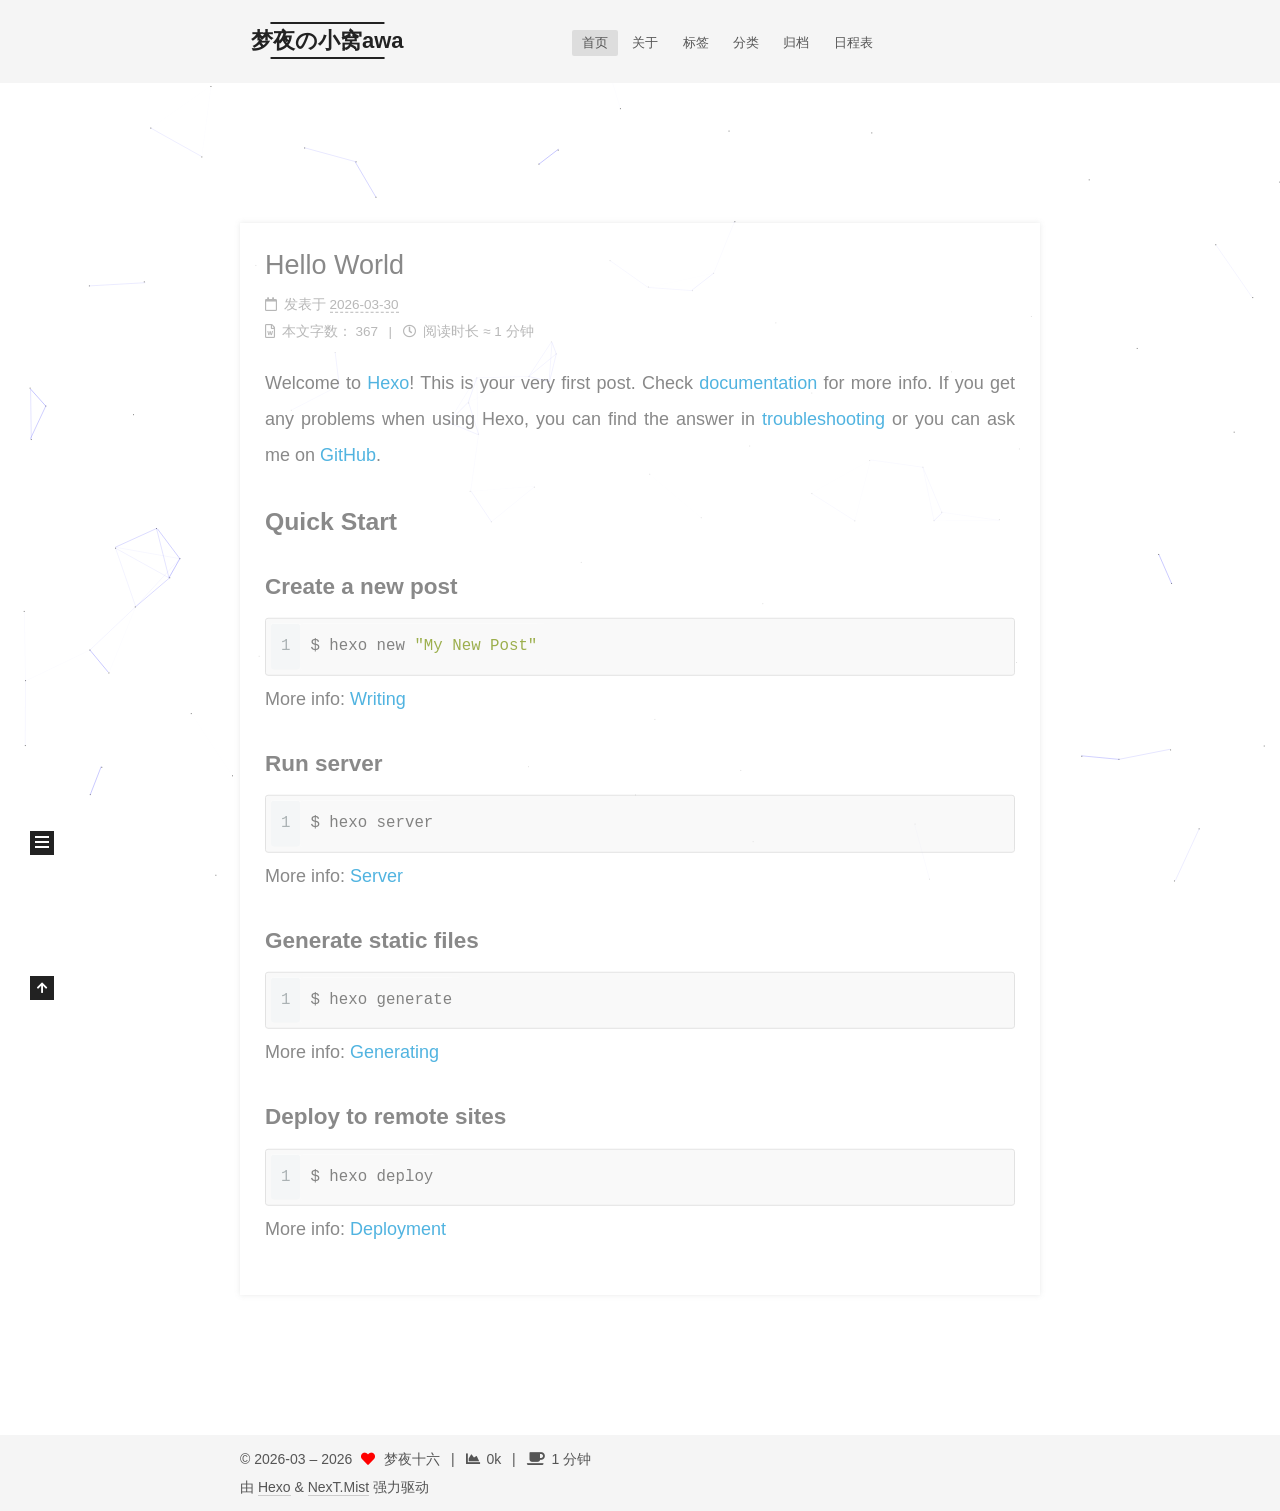
==== index.html @ 86dd1607 "Site updated: 2026-03-30 18:35:23" ====
<!DOCTYPE html>
<html lang="zh-CN">
<head>
  <meta charset="UTF-8">
<meta name="viewport" content="width=device-width, initial-scale=1, maximum-scale=2">
<meta name="theme-color" content="#222">
<meta name="generator" content="Hexo 8.1.1">
  <link rel="apple-touch-icon" sizes="180x180" href="/images/apple-touch-icon-next.png">
  <link rel="icon" type="image/png" sizes="32x32" href="/images/favicon-32x32-next.png">
  <link rel="icon" type="image/png" sizes="16x16" href="/images/favicon-16x16-next.png">
  <link rel="mask-icon" href="/images/logo.svg" color="#222">

<link rel="stylesheet" href="/css/main.css">


<link rel="stylesheet" href="/lib/font-awesome/css/all.min.css">
  <link rel="stylesheet" href="/lib/pace/pace-theme-mac-osx.min.css">
  <script src="/lib/pace/pace.min.js"></script>

<script id="hexo-configurations">
    var NexT = window.NexT || {};
    var CONFIG = {"hostname":"example.com","root":"/","scheme":"Mist","version":"7.8.0","exturl":false,"sidebar":{"position":"left","display":"post","padding":18,"offset":12,"onmobile":false},"copycode":{"enable":false,"show_result":false,"style":null},"back2top":{"enable":true,"sidebar":false,"scrollpercent":false},"bookmark":{"enable":false,"color":"#222","save":"auto"},"fancybox":false,"mediumzoom":false,"lazyload":false,"pangu":false,"comments":{"style":"tabs","active":null,"storage":true,"lazyload":false,"nav":null},"algolia":{"hits":{"per_page":10},"labels":{"input_placeholder":"Search for Posts","hits_empty":"We didn't find any results for the search: ${query}","hits_stats":"${hits} results found in ${time} ms"}},"localsearch":{"enable":false,"trigger":"auto","top_n_per_article":1,"unescape":false,"preload":false},"motion":{"enable":true,"async":false,"transition":{"post_block":"fadeIn","post_header":"slideDownIn","post_body":"slideDownIn","coll_header":"slideLeftIn","sidebar":"slideUpIn"}}};
  </script>

  <meta name="description" content="我所热爱的 就是我的生活">
<meta property="og:type" content="website">
<meta property="og:title" content="梦夜の小窝awa">
<meta property="og:url" content="http://example.com/index.html">
<meta property="og:site_name" content="梦夜の小窝awa">
<meta property="og:description" content="我所热爱的 就是我的生活">
<meta property="og:locale" content="zh_CN">
<meta property="article:author" content="梦夜十六">
<meta name="twitter:card" content="summary">

<link rel="canonical" href="http://example.com/">


<script id="page-configurations">
  // https://hexo.io/docs/variables.html
  CONFIG.page = {
    sidebar: "",
    isHome : true,
    isPost : false,
    lang   : 'zh-CN'
  };
</script>

  <title>梦夜の小窝awa</title>
  






  <noscript>
  <style>
  .use-motion .brand,
  .use-motion .menu-item,
  .sidebar-inner,
  .use-motion .post-block,
  .use-motion .pagination,
  .use-motion .comments,
  .use-motion .post-header,
  .use-motion .post-body,
  .use-motion .collection-header { opacity: initial; }

  .use-motion .site-title,
  .use-motion .site-subtitle {
    opacity: initial;
    top: initial;
  }

  .use-motion .logo-line-before i { left: initial; }
  .use-motion .logo-line-after i { right: initial; }
  </style>
</noscript>

</head>

<body itemscope itemtype="http://schema.org/WebPage">
  <div class="container use-motion">
    <div class="headband"></div>

    <header class="header" itemscope itemtype="http://schema.org/WPHeader">
      <div class="header-inner"><div class="site-brand-container">
  <div class="site-nav-toggle">
    <div class="toggle" aria-label="切换导航栏">
      <span class="toggle-line toggle-line-first"></span>
      <span class="toggle-line toggle-line-middle"></span>
      <span class="toggle-line toggle-line-last"></span>
    </div>
  </div>

  <div class="site-meta">

    <a href="/" class="brand" rel="start">
      <span class="logo-line-before"><i></i></span>
      <h1 class="site-title">梦夜の小窝awa</h1>
      <span class="logo-line-after"><i></i></span>
    </a>
  </div>

  <div class="site-nav-right">
    <div class="toggle popup-trigger">
    </div>
  </div>
</div>




<nav class="site-nav">
  <ul id="menu" class="main-menu menu">
        <li class="menu-item menu-item-home">

    <a href="/" rel="section"><i class="home fa-fw"></i>首页</a>

  </li>
        <li class="menu-item menu-item-about">

    <a href="/about/" rel="section"><i class="user fa-fw"></i>关于</a>

  </li>
        <li class="menu-item menu-item-tags">

    <a href="/tags/" rel="section"><i class="tags fa-fw"></i>标签</a>

  </li>
        <li class="menu-item menu-item-categories">

    <a href="/categories/" rel="section"><i class="th fa-fw"></i>分类</a>

  </li>
        <li class="menu-item menu-item-archives">

    <a href="/archives/" rel="section"><i class="archive fa-fw"></i>归档</a>

  </li>
        <li class="menu-item menu-item-schedule">

    <a href="/schedule/" rel="section"><i class="calendar fa-fw"></i>日程表</a>

  </li>
  </ul>
</nav>




</div>
    </header>

    
  <div class="back-to-top">
    <i class="fa fa-arrow-up"></i>
    <span>0%</span>
  </div>


    <main class="main">
      <div class="main-inner">
        <div class="content-wrap">
          

          <div class="content index posts-expand">
            
      
  
  
  <article itemscope itemtype="http://schema.org/Article" class="post-block" lang="zh-CN">
    <link itemprop="mainEntityOfPage" href="http://example.com/2026/03/30/hello-world/">

    <span hidden itemprop="author" itemscope itemtype="http://schema.org/Person">
      <meta itemprop="image" content="/images/avatar.png">
      <meta itemprop="name" content="梦夜十六">
      <meta itemprop="description" content="我所热爱的 就是我的生活">
    </span>

    <span hidden itemprop="publisher" itemscope itemtype="http://schema.org/Organization">
      <meta itemprop="name" content="梦夜の小窝awa">
    </span>
      <header class="post-header">
        <h2 class="post-title" itemprop="name headline">
          
            <a href="/2026/03/30/hello-world/" class="post-title-link" itemprop="url">Hello World</a>
        </h2>

        <div class="post-meta">
            <span class="post-meta-item">
              <span class="post-meta-item-icon">
                <i class="far fa-calendar"></i>
              </span>
              <span class="post-meta-item-text">发表于</span>

              <time title="创建时间：2026-03-30 14:57:58" itemprop="dateCreated datePublished" datetime="2026-03-30T14:57:58+08:00">2026-03-30</time>
            </span>

          <br>
            <span class="post-meta-item" title="本文字数">
              <span class="post-meta-item-icon">
                <i class="far fa-file-word"></i>
              </span>
                <span class="post-meta-item-text">本文字数：</span>
              <span>367</span>
            </span>
            <span class="post-meta-item" title="阅读时长">
              <span class="post-meta-item-icon">
                <i class="far fa-clock"></i>
              </span>
                <span class="post-meta-item-text">阅读时长 &asymp;</span>
              <span>1 分钟</span>
            </span>

        </div>
      </header>

    
    
    
    <div class="post-body" itemprop="articleBody">

      
          <p>Welcome to <a target="_blank" rel="noopener" href="https://hexo.io/">Hexo</a>! This is your very first post. Check <a target="_blank" rel="noopener" href="https://hexo.io/docs/">documentation</a> for more info. If you get any problems when using Hexo, you can find the answer in <a target="_blank" rel="noopener" href="https://hexo.io/docs/troubleshooting.html">troubleshooting</a> or you can ask me on <a target="_blank" rel="noopener" href="https://github.com/hexojs/hexo/issues">GitHub</a>.</p>
<h2 id="Quick-Start"><a href="#Quick-Start" class="headerlink" title="Quick Start"></a>Quick Start</h2><h3 id="Create-a-new-post"><a href="#Create-a-new-post" class="headerlink" title="Create a new post"></a>Create a new post</h3><figure class="highlight bash"><table><tr><td class="gutter"><pre><span class="line">1</span><br></pre></td><td class="code"><pre><span class="line">$ hexo new <span class="string">&quot;My New Post&quot;</span></span><br></pre></td></tr></table></figure>

<p>More info: <a target="_blank" rel="noopener" href="https://hexo.io/docs/writing.html">Writing</a></p>
<h3 id="Run-server"><a href="#Run-server" class="headerlink" title="Run server"></a>Run server</h3><figure class="highlight bash"><table><tr><td class="gutter"><pre><span class="line">1</span><br></pre></td><td class="code"><pre><span class="line">$ hexo server</span><br></pre></td></tr></table></figure>

<p>More info: <a target="_blank" rel="noopener" href="https://hexo.io/docs/server.html">Server</a></p>
<h3 id="Generate-static-files"><a href="#Generate-static-files" class="headerlink" title="Generate static files"></a>Generate static files</h3><figure class="highlight bash"><table><tr><td class="gutter"><pre><span class="line">1</span><br></pre></td><td class="code"><pre><span class="line">$ hexo generate</span><br></pre></td></tr></table></figure>

<p>More info: <a target="_blank" rel="noopener" href="https://hexo.io/docs/generating.html">Generating</a></p>
<h3 id="Deploy-to-remote-sites"><a href="#Deploy-to-remote-sites" class="headerlink" title="Deploy to remote sites"></a>Deploy to remote sites</h3><figure class="highlight bash"><table><tr><td class="gutter"><pre><span class="line">1</span><br></pre></td><td class="code"><pre><span class="line">$ hexo deploy</span><br></pre></td></tr></table></figure>

<p>More info: <a target="_blank" rel="noopener" href="https://hexo.io/docs/one-command-deployment.html">Deployment</a></p>

      
    </div>

    
    
    
      <footer class="post-footer">
        <div class="post-eof"></div>
      </footer>
  </article>
  
  
  


  



          </div>
          

<script>
  window.addEventListener('tabs:register', () => {
    let { activeClass } = CONFIG.comments;
    if (CONFIG.comments.storage) {
      activeClass = localStorage.getItem('comments_active') || activeClass;
    }
    if (activeClass) {
      let activeTab = document.querySelector(`a[href="#comment-${activeClass}"]`);
      if (activeTab) {
        activeTab.click();
      }
    }
  });
  if (CONFIG.comments.storage) {
    window.addEventListener('tabs:click', event => {
      if (!event.target.matches('.tabs-comment .tab-content .tab-pane')) return;
      let commentClass = event.target.classList[1];
      localStorage.setItem('comments_active', commentClass);
    });
  }
</script>

        </div>
          
  
  <div class="toggle sidebar-toggle">
    <span class="toggle-line toggle-line-first"></span>
    <span class="toggle-line toggle-line-middle"></span>
    <span class="toggle-line toggle-line-last"></span>
  </div>

  <aside class="sidebar">
    <div class="sidebar-inner">

      <ul class="sidebar-nav motion-element">
        <li class="sidebar-nav-toc">
          文章目录
        </li>
        <li class="sidebar-nav-overview">
          站点概览
        </li>
      </ul>

      <!--noindex-->
      <div class="post-toc-wrap sidebar-panel">
      </div>
      <!--/noindex-->

      <div class="site-overview-wrap sidebar-panel">
        <div class="site-author motion-element" itemprop="author" itemscope itemtype="http://schema.org/Person">
    <img class="site-author-image" itemprop="image" alt="梦夜十六"
      src="/images/avatar.png">
  <p class="site-author-name" itemprop="name">梦夜十六</p>
  <div class="site-description" itemprop="description">我所热爱的 就是我的生活</div>
</div>
<div class="site-state-wrap motion-element">
  <nav class="site-state">
      <div class="site-state-item site-state-posts">
          <a href="/archives/">
        
          <span class="site-state-item-count">1</span>
          <span class="site-state-item-name">日志</span>
        </a>
      </div>
  </nav>
</div>
  <div class="links-of-author motion-element">
      <span class="links-of-author-item">
        <a href="https://github.com/sixtdreanight" title="GitHub → https:&#x2F;&#x2F;github.com&#x2F;sixtdreanight" rel="noopener" target="_blank"><i class="github fa-fw"></i>GitHub</a>
      </span>
      <span class="links-of-author-item">
        <a href="https://twitter.com/sixtdreanight" title="Twitter → https:&#x2F;&#x2F;twitter.com&#x2F;sixtdreanight" rel="noopener" target="_blank"><i class="fab fa-twitter fa-fw"></i>Twitter</a>
      </span>
      <span class="links-of-author-item">
        <a href="https://youtube.com/sixtdreamnight" title="YouTube → https:&#x2F;&#x2F;youtube.com&#x2F;sixtdreamnight" rel="noopener" target="_blank"><i class="youtube fa-fw"></i>YouTube</a>
      </span>
  </div>



      </div>

    </div>
  </aside>
  <div id="sidebar-dimmer"></div>


      </div>
    </main>

    <footer class="footer">
      <div class="footer-inner">
        

        

<div class="copyright">
  
  &copy; 2026-03 – 
  <span itemprop="copyrightYear">2026</span>
  <span class="with-love">
    <i class="fa fa-heart"></i>
  </span>
  <span class="author" itemprop="copyrightHolder">梦夜十六</span>
    <span class="post-meta-divider">|</span>
    <span class="post-meta-item-icon">
      <i class="fa fa-chart-area"></i>
    </span>
    <span title="站点总字数">0k</span>
    <span class="post-meta-divider">|</span>
    <span class="post-meta-item-icon">
      <i class="fa fa-coffee"></i>
    </span>
    <span title="站点阅读时长">1 分钟</span>
</div>
  <div class="powered-by">由 <a href="https://hexo.io/" class="theme-link" rel="noopener" target="_blank">Hexo</a> & <a href="https://mist.theme-next.org/" class="theme-link" rel="noopener" target="_blank">NexT.Mist</a> 强力驱动
  </div>

        








      </div>
    </footer>
  </div>

  
  
  <script color='0,0,255' opacity='0.5' zIndex='-1' count='99' src="/lib/canvas-nest/canvas-nest.min.js"></script>
  <script src="/lib/anime.min.js"></script>
  <script src="/lib/velocity/velocity.min.js"></script>
  <script src="/lib/velocity/velocity.ui.min.js"></script>

<script src="/js/utils.js"></script>

<script src="/js/motion.js"></script>


<script src="/js/schemes/muse.js"></script>


<script src="/js/next-boot.js"></script>


  <script defer src="/lib/three/three.min.js"></script>


  















  

  

  

</body>
</html>
---- css/main.css ----
:root {
  --body-bg-color: #fff;
  --content-bg-color: #f5f5f5;
  --card-bg-color: #f5f5f5;
  --text-color: #555;
  --blockquote-color: #666;
  --link-color: #555;
  --link-hover-color: #222;
  --brand-color: #222;
  --brand-hover-color: #222;
  --table-row-odd-bg-color: #f9f9f9;
  --table-row-hover-bg-color: #f5f5f5;
  --menu-item-bg-color: #ddd;
  --btn-default-bg: transparent;
  --btn-default-color: var(--link-color);
  --btn-default-border-color: var(--link-color);
  --btn-default-hover-bg: transparent;
  --btn-default-hover-color: var(--link-hover-color);
  --btn-default-hover-border-color: var(--link-hover-color);
}
html {
  line-height: 1.15; /* 1 */
  -webkit-text-size-adjust: 100%; /* 2 */
}
body {
  margin: 0;
}
main {
  display: block;
}
h1 {
  font-size: 2em;
  margin: 0.67em 0;
}
hr {
  box-sizing: content-box; /* 1 */
  height: 0; /* 1 */
  overflow: visible; /* 2 */
}
pre {
  font-family: monospace, monospace; /* 1 */
  font-size: 1em; /* 2 */
}
a {
  background: transparent;
}
abbr[title] {
  border-bottom: none; /* 1 */
  text-decoration: underline; /* 2 */
  text-decoration: underline dotted; /* 2 */
}
b,
strong {
  font-weight: bolder;
}
code,
kbd,
samp {
  font-family: monospace, monospace; /* 1 */
  font-size: 1em; /* 2 */
}
small {
  font-size: 80%;
}
sub,
sup {
  font-size: 75%;
  line-height: 0;
  position: relative;
  vertical-align: baseline;
}
sub {
  bottom: -0.25em;
}
sup {
  top: -0.5em;
}
img {
  border-style: none;
}
button,
input,
optgroup,
select,
textarea {
  font-family: inherit; /* 1 */
  font-size: 100%; /* 1 */
  line-height: 1.15; /* 1 */
  margin: 0; /* 2 */
}
button,
input {
/* 1 */
  overflow: visible;
}
button,
select {
/* 1 */
  text-transform: none;
}
button,
[type='button'],
[type='reset'],
[type='submit'] {
  -webkit-appearance: button;
}
button::-moz-focus-inner,
[type='button']::-moz-focus-inner,
[type='reset']::-moz-focus-inner,
[type='submit']::-moz-focus-inner {
  border-style: none;
  padding: 0;
}
button:-moz-focusring,
[type='button']:-moz-focusring,
[type='reset']:-moz-focusring,
[type='submit']:-moz-focusring {
  outline: 1px dotted ButtonText;
}
fieldset {
  padding: 0.35em 0.75em 0.625em;
}
legend {
  box-sizing: border-box; /* 1 */
  color: inherit; /* 2 */
  display: table; /* 1 */
  max-width: 100%; /* 1 */
  padding: 0; /* 3 */
  white-space: normal; /* 1 */
}
progress {
  vertical-align: baseline;
}
textarea {
  overflow: auto;
}
[type='checkbox'],
[type='radio'] {
  box-sizing: border-box; /* 1 */
  padding: 0; /* 2 */
}
[type='number']::-webkit-inner-spin-button,
[type='number']::-webkit-outer-spin-button {
  height: auto;
}
[type='search'] {
  outline-offset: -2px; /* 2 */
  -webkit-appearance: textfield; /* 1 */
}
[type='search']::-webkit-search-decoration {
  -webkit-appearance: none;
}
::-webkit-file-upload-button {
  font: inherit; /* 2 */
  -webkit-appearance: button; /* 1 */
}
details {
  display: block;
}
summary {
  display: list-item;
}
template {
  display: none;
}
[hidden] {
  display: none;
}
::selection {
  background: #262a30;
  color: #eee;
}
html,
body {
  height: 100%;
}
body {
  background: var(--body-bg-color);
  color: var(--text-color);
  font-family: 'Lato', "PingFang SC", "Microsoft YaHei", sans-serif;
  font-size: 1em;
  line-height: 2;
}
@media (max-width: 991px) {
  body {
    padding-left: 0 !important;
    padding-right: 0 !important;
  }
}
h1,
h2,
h3,
h4,
h5,
h6 {
  font-family: 'Lato', "PingFang SC", "Microsoft YaHei", sans-serif;
  font-weight: bold;
  line-height: 1.5;
  margin: 20px 0 15px;
}
h1 {
  font-size: 1.5em;
}
h2 {
  font-size: 1.375em;
}
h3 {
  font-size: 1.25em;
}
h4 {
  font-size: 1.125em;
}
h5 {
  font-size: 1em;
}
h6 {
  font-size: 0.875em;
}
p {
  margin: 0 0 20px 0;
}
a,
span.exturl {
  border-bottom: 1px solid #ccc;
  color: var(--link-color);
  outline: 0;
  text-decoration: none;
  overflow-wrap: break-word;
  word-wrap: break-word;
  cursor: pointer;
}
a:hover,
span.exturl:hover {
  border-bottom-color: var(--link-hover-color);
  color: var(--link-hover-color);
}
iframe,
img,
video {
  display: block;
  margin-left: auto;
  margin-right: auto;
  max-width: 100%;
}
hr {
  background-image: repeating-linear-gradient(-45deg, #ddd, #ddd 4px, transparent 4px, transparent 8px);
  border: 0;
  height: 3px;
  margin: 40px 0;
}
blockquote {
  border-left: 4px solid #ddd;
  color: var(--blockquote-color);
  margin: 0;
  padding: 0 15px;
}
blockquote cite::before {
  content: '-';
  padding: 0 5px;
}
dt {
  font-weight: bold;
}
dd {
  margin: 0;
  padding: 0;
}
kbd {
  background-color: #f5f5f5;
  background-image: linear-gradient(#eee, #fff, #eee);
  border: 1px solid #ccc;
  border-radius: 0.2em;
  box-shadow: 0.1em 0.1em 0.2em rgba(0,0,0,0.1);
  color: #555;
  font-family: inherit;
  padding: 0.1em 0.3em;
  white-space: nowrap;
}
.table-container {
  overflow: auto;
}
table {
  border-collapse: collapse;
  border-spacing: 0;
  font-size: 0.875em;
  margin: 0 0 20px 0;
  width: 100%;
}
tbody tr:nth-of-type(odd) {
  background: var(--table-row-odd-bg-color);
}
tbody tr:hover {
  background: var(--table-row-hover-bg-color);
}
caption,
th,
td {
  font-weight: normal;
  padding: 8px;
  vertical-align: middle;
}
th,
td {
  border: 1px solid #ddd;
  border-bottom: 3px solid #ddd;
}
th {
  font-weight: 700;
  padding-bottom: 10px;
}
td {
  border-bottom-width: 1px;
}
.btn {
  background: var(--btn-default-bg);
  border: 2px solid var(--btn-default-border-color);
  border-radius: 0;
  color: var(--btn-default-color);
  display: inline-block;
  font-size: 0.875em;
  line-height: 2;
  padding: 0 20px;
  text-decoration: none;
  transition-property: background-color;
  transition-delay: 0s;
  transition-duration: 0.2s;
  transition-timing-function: ease-in-out;
}
.btn:hover {
  background: var(--btn-default-hover-bg);
  border-color: var(--btn-default-hover-border-color);
  color: var(--btn-default-hover-color);
}
.btn + .btn {
  margin: 0 0 8px 8px;
}
.btn .fa-fw {
  text-align: left;
  width: 1.285714285714286em;
}
.toggle {
  line-height: 0;
}
.toggle .toggle-line {
  background: #fff;
  display: inline-block;
  height: 2px;
  left: 0;
  position: relative;
  top: 0;
  transition: all 0.4s;
  vertical-align: top;
  width: 100%;
}
.toggle .toggle-line:not(:first-child) {
  margin-top: 3px;
}
.toggle.toggle-arrow .toggle-line-first {
  left: 50%;
  top: 2px;
  transform: rotate(45deg);
  width: 50%;
}
.toggle.toggle-arrow .toggle-line-middle {
  left: 2px;
  width: 90%;
}
.toggle.toggle-arrow .toggle-line-last {
  left: 50%;
  top: -2px;
  transform: rotate(-45deg);
  width: 50%;
}
.toggle.toggle-close .toggle-line-first {
  transform: rotate(-45deg);
  top: 5px;
}
.toggle.toggle-close .toggle-line-middle {
  opacity: 0;
}
.toggle.toggle-close .toggle-line-last {
  transform: rotate(45deg);
  top: -5px;
}
.highlight,
pre {
  background: #f7f7f7;
  color: #4d4d4c;
  line-height: 1.6;
  margin: 0 auto 20px;
}
pre,
code {
  font-family: consolas, Menlo, monospace, "PingFang SC", "Microsoft YaHei";
}
code {
  background: #eee;
  border-radius: 3px;
  color: #555;
  padding: 2px 4px;
  overflow-wrap: break-word;
  word-wrap: break-word;
}
.highlight *::selection {
  background: #d6d6d6;
}
.highlight pre {
  border: 0;
  margin: 0;
  padding: 10px 0;
}
.highlight table {
  border: 0;
  margin: 0;
  width: auto;
}
.highlight td {
  border: 0;
  padding: 0;
}
.highlight figcaption {
  background: #eff2f3;
  color: #4d4d4c;
  display: flex;
  font-size: 0.875em;
  justify-content: space-between;
  line-height: 1.2;
  padding: 0.5em;
}
.highlight figcaption a {
  color: #4d4d4c;
}
.highlight figcaption a:hover {
  border-bottom-color: #4d4d4c;
}
.highlight .gutter {
  -moz-user-select: none;
  -ms-user-select: none;
  -webkit-user-select: none;
  user-select: none;
}
.highlight .gutter pre {
  background: #eff2f3;
  color: #869194;
  padding-left: 10px;
  padding-right: 10px;
  text-align: right;
}
.highlight .code pre {
  background: #f7f7f7;
  padding-left: 10px;
  width: 100%;
}
.gist table {
  width: auto;
}
.gist table td {
  border: 0;
}
pre {
  overflow: auto;
  padding: 10px;
}
pre code {
  background: none;
  color: #4d4d4c;
  font-size: 0.875em;
  padding: 0;
  text-shadow: none;
}
pre .deletion {
  background: #fdd;
}
pre .addition {
  background: #dfd;
}
pre .meta {
  color: #eab700;
  -moz-user-select: none;
  -ms-user-select: none;
  -webkit-user-select: none;
  user-select: none;
}
pre .comment {
  color: #8e908c;
}
pre .variable,
pre .attribute,
pre .tag,
pre .name,
pre .regexp,
pre .ruby .constant,
pre .xml .tag .title,
pre .xml .pi,
pre .xml .doctype,
pre .html .doctype,
pre .css .id,
pre .css .class,
pre .css .pseudo {
  color: #c82829;
}
pre .number,
pre .preprocessor,
pre .built_in,
pre .builtin-name,
pre .literal,
pre .params,
pre .constant,
pre .command {
  color: #f5871f;
}
pre .ruby .class .title,
pre .css .rules .attribute,
pre .string,
pre .symbol,
pre .value,
pre .inheritance,
pre .header,
pre .ruby .symbol,
pre .xml .cdata,
pre .special,
pre .formula {
  color: #718c00;
}
pre .title,
pre .css .hexcolor {
  color: #3e999f;
}
pre .function,
pre .python .decorator,
pre .python .title,
pre .ruby .function .title,
pre .ruby .title .keyword,
pre .perl .sub,
pre .javascript .title,
pre .coffeescript .title {
  color: #4271ae;
}
pre .keyword,
pre .javascript .function {
  color: #8959a8;
}
.blockquote-center {
  border-left: none;
  margin: 40px 0;
  padding: 0;
  position: relative;
  text-align: center;
}
.blockquote-center .fa {
  display: block;
  opacity: 0.6;
  position: absolute;
  width: 100%;
}
.blockquote-center .fa-quote-left {
  border-top: 1px solid #ccc;
  text-align: left;
  top: -20px;
}
.blockquote-center .fa-quote-right {
  border-bottom: 1px solid #ccc;
  text-align: right;
  bottom: -20px;
}
.blockquote-center p,
.blockquote-center div {
  text-align: center;
}
.post-body .group-picture img {
  margin: 0 auto;
  padding: 0 3px;
}
.group-picture-row {
  margin-bottom: 6px;
  overflow: hidden;
}
.group-picture-column {
  float: left;
  margin-bottom: 10px;
}
.post-body .label {
  color: #555;
  display: inline;
  padding: 0 2px;
}
.post-body .label.default {
  background: #f0f0f0;
}
.post-body .label.primary {
  background: #efe6f7;
}
.post-body .label.info {
  background: #e5f2f8;
}
.post-body .label.success {
  background: #e7f4e9;
}
.post-body .label.warning {
  background: #fcf6e1;
}
.post-body .label.danger {
  background: #fae8eb;
}
.post-body .tabs {
  margin-bottom: 20px;
}
.post-body .tabs,
.tabs-comment {
  display: block;
  padding-top: 10px;
  position: relative;
}
.post-body .tabs ul.nav-tabs,
.tabs-comment ul.nav-tabs {
  display: flex;
  flex-wrap: wrap;
  margin: 0;
  margin-bottom: -1px;
  padding: 0;
}
@media (max-width: 413px) {
  .post-body .tabs ul.nav-tabs,
  .tabs-comment ul.nav-tabs {
    display: block;
    margin-bottom: 5px;
  }
}
.post-body .tabs ul.nav-tabs li.tab,
.tabs-comment ul.nav-tabs li.tab {
  border-bottom: 1px solid #ddd;
  border-left: 1px solid transparent;
  border-right: 1px solid transparent;
  border-top: 3px solid transparent;
  flex-grow: 1;
  list-style-type: none;
  border-radius: 0 0 0 0;
}
@media (max-width: 413px) {
  .post-body .tabs ul.nav-tabs li.tab,
  .tabs-comment ul.nav-tabs li.tab {
    border-bottom: 1px solid transparent;
    border-left: 3px solid transparent;
    border-right: 1px solid transparent;
    border-top: 1px solid transparent;
  }
}
@media (max-width: 413px) {
  .post-body .tabs ul.nav-tabs li.tab,
  .tabs-comment ul.nav-tabs li.tab {
    border-radius: 0;
  }
}
.post-body .tabs ul.nav-tabs li.tab a,
.tabs-comment ul.nav-tabs li.tab a {
  border-bottom: initial;
  display: block;
  line-height: 1.8;
  outline: 0;
  padding: 0.25em 0.75em;
  text-align: center;
  transition-delay: 0s;
  transition-duration: 0.2s;
  transition-timing-function: ease-out;
}
.post-body .tabs ul.nav-tabs li.tab a i,
.tabs-comment ul.nav-tabs li.tab a i {
  width: 1.285714285714286em;
}
.post-body .tabs ul.nav-tabs li.tab.active,
.tabs-comment ul.nav-tabs li.tab.active {
  border-bottom: 1px solid transparent;
  border-left: 1px solid #ddd;
  border-right: 1px solid #ddd;
  border-top: 3px solid #fc6423;
}
@media (max-width: 413px) {
  .post-body .tabs ul.nav-tabs li.tab.active,
  .tabs-comment ul.nav-tabs li.tab.active {
    border-bottom: 1px solid #ddd;
    border-left: 3px solid #fc6423;
    border-right: 1px solid #ddd;
    border-top: 1px solid #ddd;
  }
}
.post-body .tabs ul.nav-tabs li.tab.active a,
.tabs-comment ul.nav-tabs li.tab.active a {
  color: var(--link-color);
  cursor: default;
}
.post-body .tabs .tab-content .tab-pane,
.tabs-comment .tab-content .tab-pane {
  border: 1px solid #ddd;
  border-top: 0;
  padding: 20px 20px 0 20px;
  border-radius: 0;
}
.post-body .tabs .tab-content .tab-pane:not(.active),
.tabs-comment .tab-content .tab-pane:not(.active) {
  display: none;
}
.post-body .tabs .tab-content .tab-pane.active,
.tabs-comment .tab-content .tab-pane.active {
  display: block;
}
.post-body .tabs .tab-content .tab-pane.active:nth-of-type(1),
.tabs-comment .tab-content .tab-pane.active:nth-of-type(1) {
  border-radius: 0 0 0 0;
}
@media (max-width: 413px) {
  .post-body .tabs .tab-content .tab-pane.active:nth-of-type(1),
  .tabs-comment .tab-content .tab-pane.active:nth-of-type(1) {
    border-radius: 0;
  }
}
.post-body .note {
  border-radius: 3px;
  margin-bottom: 20px;
  padding: 1em;
  position: relative;
  border: 1px solid #eee;
  border-left-width: 5px;
}
.post-body .note h2,
.post-body .note h3,
.post-body .note h4,
.post-body .note h5,
.post-body .note h6 {
  margin-top: 0;
  border-bottom: initial;
  margin-bottom: 0;
  padding-top: 0;
}
.post-body .note p:first-child,
.post-body .note ul:first-child,
.post-body .note ol:first-child,
.post-body .note table:first-child,
.post-body .note pre:first-child,
.post-body .note blockquote:first-child,
.post-body .note img:first-child {
  margin-top: 0;
}
.post-body .note p:last-child,
.post-body .note ul:last-child,
.post-body .note ol:last-child,
.post-body .note table:last-child,
.post-body .note pre:last-child,
.post-body .note blockquote:last-child,
.post-body .note img:last-child {
  margin-bottom: 0;
}
.post-body .note.default {
  border-left-color: #777;
}
.post-body .note.default h2,
.post-body .note.default h3,
.post-body .note.default h4,
.post-body .note.default h5,
.post-body .note.default h6 {
  color: #777;
}
.post-body .note.primary {
  border-left-color: #6f42c1;
}
.post-body .note.primary h2,
.post-body .note.primary h3,
.post-body .note.primary h4,
.post-body .note.primary h5,
.post-body .note.primary h6 {
  color: #6f42c1;
}
.post-body .note.info {
  border-left-color: #428bca;
}
.post-body .note.info h2,
.post-body .note.info h3,
.post-body .note.info h4,
.post-body .note.info h5,
.post-body .note.info h6 {
  color: #428bca;
}
.post-body .note.success {
  border-left-color: #5cb85c;
}
.post-body .note.success h2,
.post-body .note.success h3,
.post-body .note.success h4,
.post-body .note.success h5,
.post-body .note.success h6 {
  color: #5cb85c;
}
.post-body .note.warning {
  border-left-color: #f0ad4e;
}
.post-body .note.warning h2,
.post-body .note.warning h3,
.post-body .note.warning h4,
.post-body .note.warning h5,
.post-body .note.warning h6 {
  color: #f0ad4e;
}
.post-body .note.danger {
  border-left-color: #d9534f;
}
.post-body .note.danger h2,
.post-body .note.danger h3,
.post-body .note.danger h4,
.post-body .note.danger h5,
.post-body .note.danger h6 {
  color: #d9534f;
}
.pagination .prev,
.pagination .next,
.pagination .page-number,
.pagination .space {
  display: inline-block;
  margin: 0 10px;
  padding: 0 11px;
  position: relative;
  top: -1px;
}
@media (max-width: 767px) {
  .pagination .prev,
  .pagination .next,
  .pagination .page-number,
  .pagination .space {
    margin: 0 5px;
  }
}
.pagination {
  border-top: 1px solid #eee;
  margin: 120px 0 0;
  text-align: center;
}
.pagination .prev,
.pagination .next,
.pagination .page-number {
  border-bottom: 0;
  border-top: 1px solid #eee;
  transition-property: border-color;
  transition-delay: 0s;
  transition-duration: 0.2s;
  transition-timing-function: ease-in-out;
}
.pagination .prev:hover,
.pagination .next:hover,
.pagination .page-number:hover {
  border-top-color: #222;
}
.pagination .space {
  margin: 0;
  padding: 0;
}
.pagination .prev {
  margin-left: 0;
}
.pagination .next {
  margin-right: 0;
}
.pagination .page-number.current {
  background: #ccc;
  border-top-color: #ccc;
  color: #fff;
}
@media (max-width: 767px) {
  .pagination {
    border-top: none;
  }
  .pagination .prev,
  .pagination .next,
  .pagination .page-number {
    border-bottom: 1px solid #eee;
    border-top: 0;
    margin-bottom: 10px;
    padding: 0 10px;
  }
  .pagination .prev:hover,
  .pagination .next:hover,
  .pagination .page-number:hover {
    border-bottom-color: #222;
  }
}
.comments {
  margin-top: 60px;
  overflow: hidden;
}
.comment-button-group {
  display: flex;
  flex-wrap: wrap-reverse;
  justify-content: center;
  margin: 1em 0;
}
.comment-button-group .comment-button {
  margin: 0.1em 0.2em;
}
.comment-button-group .comment-button.active {
  background: var(--btn-default-hover-bg);
  border-color: var(--btn-default-hover-border-color);
  color: var(--btn-default-hover-color);
}
.comment-position {
  display: none;
}
.comment-position.active {
  display: block;
}
.tabs-comment {
  background: var(--content-bg-color);
  margin-top: 4em;
  padding-top: 0;
}
.tabs-comment .comments {
  border: 0;
  box-shadow: none;
  margin-top: 0;
  padding-top: 0;
}
.container {
  min-height: 100%;
  position: relative;
}
.main-inner {
  margin: 0 auto;
  width: 700px;
}
@media (min-width: 1200px) {
  .main-inner {
    width: 800px;
  }
}
@media (min-width: 1600px) {
  .main-inner {
    width: 900px;
  }
}
@media (max-width: 767px) {
  .content-wrap {
    padding: 0 20px;
  }
}
.header {
  background: transparent;
}
.header-inner {
  margin: 0 auto;
  width: 700px;
}
@media (min-width: 1200px) {
  .header-inner {
    width: 800px;
  }
}
@media (min-width: 1600px) {
  .header-inner {
    width: 900px;
  }
}
.site-brand-container {
  display: flex;
  flex-shrink: 0;
  padding: 0 10px;
}
.headband {
  background: #222;
  height: 3px;
}
.site-meta {
  flex-grow: 1;
  text-align: left;
}
@media (max-width: 767px) {
  .site-meta {
    text-align: center;
  }
}
.brand {
  border-bottom: none;
  color: var(--brand-color);
  display: inline-block;
  line-height: 1.375em;
  padding: 0 40px;
  position: relative;
}
.brand:hover {
  color: var(--brand-hover-color);
}
.site-title {
  font-family: 'Lato', "PingFang SC", "Microsoft YaHei", sans-serif;
  font-size: 1.375em;
  font-weight: normal;
  margin: 0;
}
.site-subtitle {
  color: #999;
  font-size: 0.8125em;
  margin: 10px 0;
}
.use-motion .brand {
  opacity: 0;
}
.use-motion .site-title,
.use-motion .site-subtitle,
.use-motion .custom-logo-image {
  opacity: 0;
  position: relative;
  top: -10px;
}
.site-nav-toggle,
.site-nav-right {
  display: none;
}
@media (max-width: 767px) {
  .site-nav-toggle,
  .site-nav-right {
    display: flex;
    flex-direction: column;
    justify-content: center;
  }
}
.site-nav-toggle .toggle,
.site-nav-right .toggle {
  color: var(--text-color);
  padding: 10px;
  width: 22px;
}
.site-nav-toggle .toggle .toggle-line,
.site-nav-right .toggle .toggle-line {
  background: var(--text-color);
  border-radius: 1px;
}
.site-nav {
  display: block;
}
@media (max-width: 767px) {
  .site-nav {
    clear: both;
    display: none;
  }
}
.site-nav.site-nav-on {
  display: block;
}
.menu {
  margin-top: 20px;
  padding-left: 0;
  text-align: center;
}
.menu-item {
  display: inline-block;
  list-style: none;
  margin: 0 10px;
}
@media (max-width: 767px) {
  .menu-item {
    display: block;
    margin-top: 10px;
  }
  .menu-item.menu-item-search {
    display: none;
  }
}
.menu-item a,
.menu-item span.exturl {
  border-bottom: 0;
  display: block;
  font-size: 0.8125em;
  transition-property: border-color;
  transition-delay: 0s;
  transition-duration: 0.2s;
  transition-timing-function: ease-in-out;
}
@media (hover: none) {
  .menu-item a:hover,
  .menu-item span.exturl:hover {
    border-bottom-color: transparent !important;
  }
}
.menu-item .fa,
.menu-item .fab,
.menu-item .far,
.menu-item .fas {
  margin-right: 8px;
}
.menu-item .badge {
  display: inline-block;
  font-weight: bold;
  line-height: 1;
  margin-left: 0.35em;
  margin-top: 0.35em;
  text-align: center;
  white-space: nowrap;
}
@media (max-width: 767px) {
  .menu-item .badge {
    float: right;
    margin-left: 0;
  }
}
.menu-item-active a,
.menu .menu-item a:hover,
.menu .menu-item span.exturl:hover {
  background: var(--menu-item-bg-color);
}
.use-motion .menu-item {
  opacity: 0;
}
.sidebar {
  background: #222;
  bottom: 0;
  box-shadow: inset 0 2px 6px #000;
  position: fixed;
  top: 0;
}
@media (max-width: 991px) {
  .sidebar {
    display: none;
  }
}
.sidebar-inner {
  color: #999;
  padding: 18px 10px;
  text-align: center;
}
.cc-license {
  margin-top: 10px;
  text-align: center;
}
.cc-license .cc-opacity {
  border-bottom: none;
  opacity: 0.7;
}
.cc-license .cc-opacity:hover {
  opacity: 0.9;
}
.cc-license img {
  display: inline-block;
}
.site-author-image {
  border: 2px solid #333;
  display: block;
  margin: 0 auto;
  max-width: 96px;
  padding: 2px;
  border-radius: 50%;
}
.site-author-name {
  color: #f5f5f5;
  font-weight: normal;
  margin: 5px 0 0;
  text-align: center;
}
.site-description {
  color: #999;
  font-size: 1em;
  margin-top: 5px;
  text-align: center;
}
.links-of-author {
  margin-top: 15px;
}
.links-of-author a,
.links-of-author span.exturl {
  border-bottom-color: #555;
  display: inline-block;
  font-size: 0.8125em;
  margin-bottom: 10px;
  margin-right: 10px;
  vertical-align: middle;
}
.links-of-author a::before,
.links-of-author span.exturl::before {
  background: #d752db;
  border-radius: 50%;
  content: ' ';
  display: inline-block;
  height: 4px;
  margin-right: 3px;
  vertical-align: middle;
  width: 4px;
}
.sidebar-button {
  margin-top: 15px;
}
.sidebar-button a {
  border: 1px solid #fc6423;
  border-radius: 4px;
  color: #fc6423;
  display: inline-block;
  padding: 0 15px;
}
.sidebar-button a .fa,
.sidebar-button a .fab,
.sidebar-button a .far,
.sidebar-button a .fas {
  margin-right: 5px;
}
.sidebar-button a:hover {
  background: #fc6423;
  border: 1px solid #fc6423;
  color: #fff;
}
.sidebar-button a:hover .fa,
.sidebar-button a:hover .fab,
.sidebar-button a:hover .far,
.sidebar-button a:hover .fas {
  color: #fff;
}
.links-of-blogroll {
  font-size: 0.8125em;
  margin-top: 10px;
}
.links-of-blogroll-title {
  font-size: 0.875em;
  font-weight: 600;
  margin-top: 0;
}
.links-of-blogroll-list {
  list-style: none;
  margin: 0;
  padding: 0;
}
#sidebar-dimmer {
  display: none;
}
@media (max-width: 767px) {
  #sidebar-dimmer {
    background: #000;
    display: block;
    height: 100%;
    left: 100%;
    opacity: 0;
    position: fixed;
    top: 0;
    width: 100%;
    z-index: 1100;
  }
  .sidebar-active + #sidebar-dimmer {
    opacity: 0.7;
    transform: translateX(-100%);
    transition: opacity 0.5s;
  }
}
.sidebar-nav {
  margin: 0;
  padding-bottom: 20px;
  padding-left: 0;
}
.sidebar-nav li {
  border-bottom: 1px solid transparent;
  color: #666;
  cursor: pointer;
  display: inline-block;
  font-size: 0.875em;
}
.sidebar-nav li.sidebar-nav-overview {
  margin-left: 10px;
}
.sidebar-nav li:hover {
  color: #f5f5f5;
}
.sidebar-nav .sidebar-nav-active {
  border-bottom-color: #87daff;
  color: #87daff;
}
.sidebar-nav .sidebar-nav-active:hover {
  color: #87daff;
}
.sidebar-panel {
  display: none;
  overflow-x: hidden;
  overflow-y: auto;
}
.sidebar-panel-active {
  display: block;
}
.sidebar-toggle {
  background: #222;
  bottom: 45px;
  cursor: pointer;
  height: 14px;
  left: 30px;
  padding: 5px;
  position: fixed;
  width: 14px;
  z-index: 1300;
}
@media (max-width: 991px) {
  .sidebar-toggle {
    left: 20px;
    opacity: 0.8;
    display: none;
  }
}
.sidebar-toggle:hover .toggle-line {
  background: #87daff;
}
.post-toc {
  font-size: 0.875em;
}
.post-toc ol {
  list-style: none;
  margin: 0;
  padding: 0 2px 5px 10px;
  text-align: left;
}
.post-toc ol > ol {
  padding-left: 0;
}
.post-toc ol a {
  transition-property: all;
  transition-delay: 0s;
  transition-duration: 0.2s;
  transition-timing-function: ease-in-out;
}
.post-toc .nav-item {
  line-height: 1.8;
  overflow: hidden;
  text-overflow: ellipsis;
  white-space: nowrap;
}
.post-toc .nav .nav-child {
  display: none;
}
.post-toc .nav .active > .nav-child {
  display: block;
}
.post-toc .nav .active-current > .nav-child {
  display: block;
}
.post-toc .nav .active-current > .nav-child > .nav-item {
  display: block;
}
.post-toc .nav .active > a {
  border-bottom-color: #87daff;
  color: #87daff;
}
.post-toc .nav .active-current > a {
  color: #87daff;
}
.post-toc .nav .active-current > a:hover {
  color: #87daff;
}
.site-state {
  display: flex;
  justify-content: center;
  line-height: 1.4;
  margin-top: 10px;
  overflow: hidden;
  text-align: center;
  white-space: nowrap;
}
.site-state-item {
  padding: 0 15px;
}
.site-state-item:not(:first-child) {
  border-left: 1px solid #333;
}
.site-state-item a {
  border-bottom: none;
}
.site-state-item-count {
  display: block;
  font-size: 1.25em;
  font-weight: 600;
  text-align: center;
}
.site-state-item-name {
  color: inherit;
  font-size: 0.875em;
}
.footer {
  color: #999;
  font-size: 0.875em;
  padding: 20px 0;
}
.footer.footer-fixed {
  bottom: 0;
  left: 0;
  position: absolute;
  right: 0;
}
.footer-inner {
  box-sizing: border-box;
  margin: 0 auto;
  text-align: center;
  width: 700px;
}
@media (min-width: 1200px) {
  .footer-inner {
    width: 800px;
  }
}
@media (min-width: 1600px) {
  .footer-inner {
    width: 900px;
  }
}
.languages {
  display: inline-block;
  font-size: 1.125em;
  position: relative;
}
.languages .lang-select-label span {
  margin: 0 0.5em;
}
.languages .lang-select {
  height: 100%;
  left: 0;
  opacity: 0;
  position: absolute;
  top: 0;
  width: 100%;
}
.with-love {
  color: #ff0000;
  display: inline-block;
  margin: 0 5px;
}
.powered-by,
.theme-info {
  display: inline-block;
}
@-moz-keyframes iconAnimate {
  0%, 100% {
    transform: scale(1);
  }
  10%, 30% {
    transform: scale(0.9);
  }
  20%, 40%, 60%, 80% {
    transform: scale(1.1);
  }
  50%, 70% {
    transform: scale(1.1);
  }
}
@-webkit-keyframes iconAnimate {
  0%, 100% {
    transform: scale(1);
  }
  10%, 30% {
    transform: scale(0.9);
  }
  20%, 40%, 60%, 80% {
    transform: scale(1.1);
  }
  50%, 70% {
    transform: scale(1.1);
  }
}
@-o-keyframes iconAnimate {
  0%, 100% {
    transform: scale(1);
  }
  10%, 30% {
    transform: scale(0.9);
  }
  20%, 40%, 60%, 80% {
    transform: scale(1.1);
  }
  50%, 70% {
    transform: scale(1.1);
  }
}
@keyframes iconAnimate {
  0%, 100% {
    transform: scale(1);
  }
  10%, 30% {
    transform: scale(0.9);
  }
  20%, 40%, 60%, 80% {
    transform: scale(1.1);
  }
  50%, 70% {
    transform: scale(1.1);
  }
}
.back-to-top {
  font-size: 12px;
  text-align: center;
  transition-delay: 0s;
  transition-duration: 0.2s;
  transition-timing-function: ease-in-out;
}
.back-to-top {
  background: #222;
  bottom: -100px;
  box-sizing: border-box;
  color: #fff;
  cursor: pointer;
  left: 30px;
  opacity: 1;
  padding: 0 6px;
  position: fixed;
  transition-property: bottom;
  z-index: 1300;
  width: 24px;
}
.back-to-top span {
  display: none;
}
.back-to-top:hover {
  color: #87daff;
}
.back-to-top.back-to-top-on {
  bottom: 19px;
}
@media (max-width: 991px) {
  .back-to-top {
    left: 20px;
    opacity: 0.8;
  }
}
.post-body {
  font-family: 'Lato', "PingFang SC", "Microsoft YaHei", sans-serif;
  overflow-wrap: break-word;
  word-wrap: break-word;
}
@media (min-width: 1200px) {
  .post-body {
    font-size: 1.125em;
  }
}
.post-body .exturl .fa {
  font-size: 0.875em;
  margin-left: 4px;
}
.post-body .image-caption,
.post-body .figure .caption {
  color: #999;
  font-size: 0.875em;
  font-weight: bold;
  line-height: 1;
  margin: -20px auto 15px;
  text-align: center;
}
.post-sticky-flag {
  display: inline-block;
  transform: rotate(30deg);
}
.post-button {
  margin-top: 40px;
  text-align: center;
}
.use-motion .post-block {
  opacity: 0;
  margin-top: 60px;
  margin-bottom: 60px;
  padding: 25px;
  background: rgba(255,255,255,0.9) none repeat scroll !important;
  -webkit-box-shadow: 0 0 5px rgba(202,203,203,0.5);
  -moz-box-shadow: 0 0 5px rgba(202,203,204,0.5);
}
.use-motion .pagination,
.use-motion .comments {
  opacity: 0;
}
.use-motion .post-header {
  opacity: 0;
}
.use-motion .post-body {
  opacity: 0;
}
.use-motion .collection-header {
  opacity: 0;
}
.posts-collapse {
  margin-left: 35px;
  position: relative;
}
@media (max-width: 767px) {
  .posts-collapse {
    margin-left: 0px;
    margin-right: 0px;
  }
}
.posts-collapse .collection-title {
  font-size: 1.125em;
  position: relative;
}
.posts-collapse .collection-title::before {
  background: #999;
  border: 1px solid #fff;
  border-radius: 50%;
  content: ' ';
  height: 10px;
  left: 0;
  margin-left: -6px;
  margin-top: -4px;
  position: absolute;
  top: 50%;
  width: 10px;
}
.posts-collapse .collection-year {
  font-size: 1.5em;
  font-weight: bold;
  margin: 60px 0;
  position: relative;
}
.posts-collapse .collection-year::before {
  background: #bbb;
  border-radius: 50%;
  content: ' ';
  height: 8px;
  left: 0;
  margin-left: -4px;
  margin-top: -4px;
  position: absolute;
  top: 50%;
  width: 8px;
}
.posts-collapse .collection-header {
  display: block;
  margin: 0 0 0 20px;
}
.posts-collapse .collection-header small {
  color: #bbb;
  margin-left: 5px;
}
.posts-collapse .post-header {
  border-bottom: 1px dashed #ccc;
  margin: 30px 0;
  padding-left: 15px;
  position: relative;
  transition-property: border;
  transition-delay: 0s;
  transition-duration: 0.2s;
  transition-timing-function: ease-in-out;
}
.posts-collapse .post-header::before {
  background: #bbb;
  border: 1px solid #fff;
  border-radius: 50%;
  content: ' ';
  height: 6px;
  left: 0;
  margin-left: -4px;
  position: absolute;
  top: 0.75em;
  transition-property: background;
  width: 6px;
  transition-delay: 0s;
  transition-duration: 0.2s;
  transition-timing-function: ease-in-out;
}
.posts-collapse .post-header:hover {
  border-bottom-color: #666;
}
.posts-collapse .post-header:hover::before {
  background: #222;
}
.posts-collapse .post-meta {
  display: inline;
  font-size: 0.75em;
  margin-right: 10px;
}
.posts-collapse .post-title {
  display: inline;
}
.posts-collapse .post-title a,
.posts-collapse .post-title span.exturl {
  border-bottom: none;
  color: var(--link-color);
}
.posts-collapse .post-title .fa-external-link-alt {
  font-size: 0.875em;
  margin-left: 5px;
}
.posts-collapse::before {
  background: #f5f5f5;
  content: ' ';
  height: 100%;
  left: 0;
  margin-left: -2px;
  position: absolute;
  top: 1.25em;
  width: 4px;
}
.post-eof {
  background: #ccc;
  height: 1px;
  margin: 80px auto 60px;
  text-align: center;
  width: 8%;
}
.post-block:last-of-type .post-eof {
  display: none;
}
.content {
  padding-top: 40px;
}
@media (min-width: 992px) {
  .post-body {
    text-align: justify;
  }
}
@media (max-width: 991px) {
  .post-body {
    text-align: justify;
  }
}
.post-body h1,
.post-body h2,
.post-body h3,
.post-body h4,
.post-body h5,
.post-body h6 {
  padding-top: 10px;
}
.post-body h1 .header-anchor,
.post-body h2 .header-anchor,
.post-body h3 .header-anchor,
.post-body h4 .header-anchor,
.post-body h5 .header-anchor,
.post-body h6 .header-anchor {
  border-bottom-style: none;
  color: #ccc;
  float: right;
  margin-left: 10px;
  visibility: hidden;
}
.post-body h1 .header-anchor:hover,
.post-body h2 .header-anchor:hover,
.post-body h3 .header-anchor:hover,
.post-body h4 .header-anchor:hover,
.post-body h5 .header-anchor:hover,
.post-body h6 .header-anchor:hover {
  color: inherit;
}
.post-body h1:hover .header-anchor,
.post-body h2:hover .header-anchor,
.post-body h3:hover .header-anchor,
.post-body h4:hover .header-anchor,
.post-body h5:hover .header-anchor,
.post-body h6:hover .header-anchor {
  visibility: visible;
}
.post-body iframe,
.post-body img,
.post-body video {
  margin-bottom: 20px;
}
.post-body .video-container {
  height: 0;
  margin-bottom: 20px;
  overflow: hidden;
  padding-top: 75%;
  position: relative;
  width: 100%;
}
.post-body .video-container iframe,
.post-body .video-container object,
.post-body .video-container embed {
  height: 100%;
  left: 0;
  margin: 0;
  position: absolute;
  top: 0;
  width: 100%;
}
.post-gallery {
  align-items: center;
  display: grid;
  grid-gap: 10px;
  grid-template-columns: 1fr 1fr 1fr;
  margin-bottom: 20px;
}
@media (max-width: 767px) {
  .post-gallery {
    grid-template-columns: 1fr 1fr;
  }
}
.post-gallery a {
  border: 0;
}
.post-gallery img {
  margin: 0;
}
.posts-expand .post-header {
  font-size: 1.125em;
}
.posts-expand .post-title {
  font-size: 1.5em;
  font-weight: normal;
  margin: initial;
  text-align: center;
  overflow-wrap: break-word;
  word-wrap: break-word;
}
.posts-expand .post-title-link {
  border-bottom: none;
  color: var(--link-color);
  display: inline-block;
  position: relative;
  vertical-align: top;
}
.posts-expand .post-title-link::before {
  background: var(--link-color);
  bottom: 0;
  content: '';
  height: 2px;
  left: 0;
  position: absolute;
  transform: scaleX(0);
  visibility: hidden;
  width: 100%;
  transition-delay: 0s;
  transition-duration: 0.2s;
  transition-timing-function: ease-in-out;
}
.posts-expand .post-title-link:hover::before {
  transform: scaleX(1);
  visibility: visible;
}
.posts-expand .post-title-link .fa-external-link-alt {
  font-size: 0.875em;
  margin-left: 5px;
}
.posts-expand .post-meta {
  color: #999;
  font-family: 'Lato', "PingFang SC", "Microsoft YaHei", sans-serif;
  font-size: 0.75em;
  margin: 3px 0 60px 0;
  text-align: center;
}
.posts-expand .post-meta .post-description {
  font-size: 0.875em;
  margin-top: 2px;
}
.posts-expand .post-meta time {
  border-bottom: 1px dashed #999;
  cursor: pointer;
}
.post-meta .post-meta-item + .post-meta-item::before {
  content: '|';
  margin: 0 0.5em;
}
.post-meta-divider {
  margin: 0 0.5em;
}
.post-meta-item-icon {
  margin-right: 3px;
}
@media (max-width: 991px) {
  .post-meta-item-icon {
    display: inline-block;
  }
}
@media (max-width: 991px) {
  .post-meta-item-text {
    display: none;
  }
}
.post-nav {
  border-top: 1px solid #eee;
  display: flex;
  justify-content: space-between;
  margin-top: 15px;
  padding: 10px 5px 0;
}
.post-nav-item {
  flex: 1;
}
.post-nav-item a {
  border-bottom: none;
  display: block;
  font-size: 0.875em;
  line-height: 1.6;
  position: relative;
}
.post-nav-item a:active {
  top: 2px;
}
.post-nav-item .fa {
  font-size: 0.75em;
}
.post-nav-item:first-child {
  margin-right: 15px;
}
.post-nav-item:first-child .fa {
  margin-right: 5px;
}
.post-nav-item:last-child {
  margin-left: 15px;
  text-align: right;
}
.post-nav-item:last-child .fa {
  margin-left: 5px;
}
.rtl.post-body p,
.rtl.post-body a,
.rtl.post-body h1,
.rtl.post-body h2,
.rtl.post-body h3,
.rtl.post-body h4,
.rtl.post-body h5,
.rtl.post-body h6,
.rtl.post-body li,
.rtl.post-body ul,
.rtl.post-body ol {
  direction: rtl;
  font-family: UKIJ Ekran;
}
.rtl.post-title {
  font-family: UKIJ Ekran;
}
.post-tags {
  margin-top: 40px;
  text-align: center;
}
.post-tags a {
  display: inline-block;
  font-size: 0.8125em;
}
.post-tags a:not(:last-child) {
  margin-right: 10px;
}
.post-widgets {
  border-top: 1px solid #eee;
  margin-top: 15px;
  text-align: center;
}
.wp_rating {
  height: 20px;
  line-height: 20px;
  margin-top: 10px;
  padding-top: 6px;
  text-align: center;
}
.social-like {
  display: flex;
  font-size: 0.875em;
  justify-content: center;
  text-align: center;
}
.reward-container {
  margin: 20px auto;
  padding: 10px 0;
  text-align: center;
  width: 90%;
}
.reward-container button {
  background: transparent;
  border: 1px solid #fc6423;
  border-radius: 0;
  color: #fc6423;
  cursor: pointer;
  line-height: 2;
  outline: 0;
  padding: 0 15px;
  vertical-align: text-top;
}
.reward-container button:hover {
  background: #fc6423;
  border: 1px solid transparent;
  color: #fa9366;
}
#qr {
  padding-top: 20px;
}
#qr a {
  border: 0;
}
#qr img {
  display: inline-block;
  margin: 0.8em 2em 0 2em;
  max-width: 100%;
  width: 180px;
}
#qr p {
  text-align: center;
}
.post-body p a {
  color: #0593d3;
  border-bottom: none;
}
.post-body p a:hover {
  color: #0477ab;
  text-decoration: underline;
}
.category-all-page .category-all-title {
  text-align: center;
}
.category-all-page .category-all {
  margin-top: 20px;
}
.category-all-page .category-list {
  list-style: none;
  margin: 0;
  padding: 0;
}
.category-all-page .category-list-item {
  margin: 5px 10px;
}
.category-all-page .category-list-count {
  color: #bbb;
}
.category-all-page .category-list-count::before {
  content: ' (';
  display: inline;
}
.category-all-page .category-list-count::after {
  content: ') ';
  display: inline;
}
.category-all-page .category-list-child {
  padding-left: 10px;
}
.event-list {
  padding: 0;
}
.event-list hr {
  background: #222;
  margin: 20px 0 45px 0;
}
.event-list hr::after {
  background: #222;
  color: #fff;
  content: 'NOW';
  display: inline-block;
  font-weight: bold;
  padding: 0 5px;
  text-align: right;
}
.event-list .event {
  background: #222;
  margin: 20px 0;
  min-height: 40px;
  padding: 15px 0 15px 10px;
}
.event-list .event .event-summary {
  color: #fff;
  margin: 0;
  padding-bottom: 3px;
}
.event-list .event .event-summary::before {
  animation: dot-flash 1s alternate infinite ease-in-out;
  color: #fff;
  content: '\f111';
  display: inline-block;
  font-size: 10px;
  margin-right: 25px;
  vertical-align: middle;
  font-family: 'Font Awesome 5 Free';
  font-weight: 900;
}
.event-list .event .event-relative-time {
  color: #bbb;
  display: inline-block;
  font-size: 12px;
  font-weight: normal;
  padding-left: 12px;
}
.event-list .event .event-details {
  color: #fff;
  display: block;
  line-height: 18px;
  margin-left: 56px;
  padding-bottom: 6px;
  padding-top: 3px;
  text-indent: -24px;
}
.event-list .event .event-details::before {
  color: #fff;
  display: inline-block;
  margin-right: 9px;
  text-align: center;
  text-indent: 0;
  width: 14px;
  font-family: 'Font Awesome 5 Free';
  font-weight: 900;
}
.event-list .event .event-details.event-location::before {
  content: '\f041';
}
.event-list .event .event-details.event-duration::before {
  content: '\f017';
}
.event-list .event-past {
  background: #f5f5f5;
}
.event-list .event-past .event-summary,
.event-list .event-past .event-details {
  color: #bbb;
  opacity: 0.9;
}
.event-list .event-past .event-summary::before,
.event-list .event-past .event-details::before {
  animation: none;
  color: #bbb;
}
@-moz-keyframes dot-flash {
  from {
    opacity: 1;
    transform: scale(1);
  }
  to {
    opacity: 0;
    transform: scale(0.8);
  }
}
@-webkit-keyframes dot-flash {
  from {
    opacity: 1;
    transform: scale(1);
  }
  to {
    opacity: 0;
    transform: scale(0.8);
  }
}
@-o-keyframes dot-flash {
  from {
    opacity: 1;
    transform: scale(1);
  }
  to {
    opacity: 0;
    transform: scale(0.8);
  }
}
@keyframes dot-flash {
  from {
    opacity: 1;
    transform: scale(1);
  }
  to {
    opacity: 0;
    transform: scale(0.8);
  }
}
ul.breadcrumb {
  font-size: 0.75em;
  list-style: none;
  margin: 1em 0;
  padding: 0 2em;
  text-align: center;
}
ul.breadcrumb li {
  display: inline;
}
ul.breadcrumb li + li::before {
  content: '/\00a0';
  font-weight: normal;
  padding: 0.5em;
}
ul.breadcrumb li + li:last-child {
  font-weight: bold;
}
.tag-cloud {
  text-align: center;
}
.tag-cloud a {
  display: inline-block;
  margin: 10px;
}
.tag-cloud a:hover {
  color: var(--link-hover-color) !important;
}
mjx-container[jax="CHTML"][display="true"],
.has-jax {
  overflow: auto hidden;
}
mjx-container + br {
  display: none;
}
hr {
  height: 2px;
  margin: 20px 0;
}
.btn {
  padding: 0 10px;
}
.headband {
  display: none;
}
.main-inner {
  padding-bottom: 80px;
}
@media (max-width: 767px) {
  .main-inner {
    width: auto;
  }
}
.content {
  padding-top: 80px;
}
@media (max-width: 767px) {
  .content {
    padding-top: 60px;
  }
}
.pagination {
  margin: 120px 0 0;
  text-align: left;
}
@media (max-width: 767px) {
  .pagination {
    margin: 80px 10px 0;
    text-align: center;
  }
}
.footer {
  background: var(--content-bg-color);
  color: var(--text-color);
  padding: 10px 0;
}
.footer-inner {
  text-align: left;
}
@media (max-width: 767px) {
  .footer-inner {
    text-align: center;
    width: auto;
  }
}
.header {
  background: var(--content-bg-color);
}
.header-inner {
  align-items: center;
  display: flex;
  padding: 20px 0;
}
@media (max-width: 767px) {
  .header-inner {
    display: block;
    padding: 10px 0;
    width: auto;
  }
}
.site-meta {
  line-height: normal;
}
.site-meta .brand {
  padding: 2px 1px;
}
@media (max-width: 767px) {
  .site-meta .brand {
    display: block;
  }
}
.site-meta .site-title {
  font-weight: bolder;
}
.logo-line-before,
.logo-line-after {
  display: block;
  margin: 0 auto;
  overflow: hidden;
  width: 75%;
}
@media (max-width: 767px) {
  .logo-line-before,
  .logo-line-after {
    display: none;
  }
}
.logo-line-before i,
.logo-line-after i {
  background: var(--brand-color);
  display: block;
  height: 2px;
  position: relative;
}
.use-motion .logo-line-before i {
  left: -100%;
}
.use-motion .logo-line-after i {
  right: -100%;
}
.site-subtitle {
  display: none;
}
.site-nav {
  flex-grow: 1;
}
@media (max-width: 767px) {
  .site-nav {
    padding: 10px 10px 0;
  }
}
.menu {
  margin: 0;
}
.menu .menu-item {
  margin: 0;
}
@media (max-width: 767px) {
  .menu .menu-item {
    margin-top: 5px;
  }
}
.menu .menu-item a,
.menu .menu-item span.exturl {
  border-radius: 2px;
  padding: 0 10px;
  transition-property: background;
}
@media (max-width: 767px) {
  .menu .menu-item a,
  .menu .menu-item span.exturl {
    text-align: left;
  }
}
.menu .menu-item .badge {
  background: #fff;
  border-radius: 10px;
  color: #555;
  padding: 1px 4px;
  text-shadow: 1px 1px 0 rgba(0,0,0,0.1);
}
.posts-expand.index .post-title,
.posts-expand.index .post-meta {
  text-align: left;
}
@media (max-width: 767px) {
  .posts-expand.index .post-title,
  .posts-expand.index .post-meta {
    text-align: center;
  }
}
.posts-expand.index .post-meta {
  margin: 5px 0 20px 0;
}
.posts-expand .post-eof {
  display: none;
}
.posts-expand .post-block:not(:first-child) {
  margin-top: 120px;
}
.posts-expand .post-title,
.posts-expand .post-meta {
  text-align: center;
}
.posts-expand .post-body img {
  margin-left: 0;
}
.posts-expand .post-tags {
  text-align: left;
}
.posts-expand .post-tags a {
  background: #f5f5f5;
  border-bottom: none;
  padding: 1px 5px;
}
.posts-expand .post-tags a:hover {
  background: #ccc;
}
.posts-expand .post-nav {
  margin-top: 40px;
}
.post-button {
  margin-top: 20px;
  text-align: left;
}
.post-button .btn {
  background: none;
  border: 0;
  border-bottom: 2px solid var(--btn-default-border-color);
  padding: 0;
  transition-property: border;
}
.post-button .btn:hover {
  border-bottom-color: var(--btn-default-hover-border-color);
}
.sidebar {
  left: -320px;
}
.sidebar.sidebar-active {
  left: 0;
}
.sidebar {
  width: 320px;
  z-index: 1200;
  transition-delay: 0s;
  transition-duration: 0.2s;
  transition-timing-function: ease-out;
}
.sidebar a,
.sidebar span.exturl {
  border-bottom-color: #555;
  color: #999;
}
.sidebar a:hover,
.sidebar span.exturl:hover {
  border-bottom-color: #eee;
  color: #eee;
}
.links-of-blogroll-item {
  padding: 2px 10px;
}
.links-of-blogroll-item a,
.links-of-blogroll-item span.exturl {
  box-sizing: border-box;
  display: inline-block;
  max-width: 280px;
  overflow: hidden;
  text-overflow: ellipsis;
  white-space: nowrap;
}
.sub-menu {
  margin: 10px 0;
}
.sub-menu .menu-item {
  display: inline-block;
}
body {
  background: url("images/background.png");
  background-size: cover;
  background-repeat: no-repeat;
  background-attachment: fixed;
  background-position: 50% 50%;
}
code {
  color: #ff7600;
  background: #fbf7f8;
  margin: 2px;
}
.highlight,
pre {
  margin: 5px 0;
  padding: 5px;
  border-radius: 3px;
}
.highlight,
code,
pre {
  border: 1px solid #d6d6d6;
}
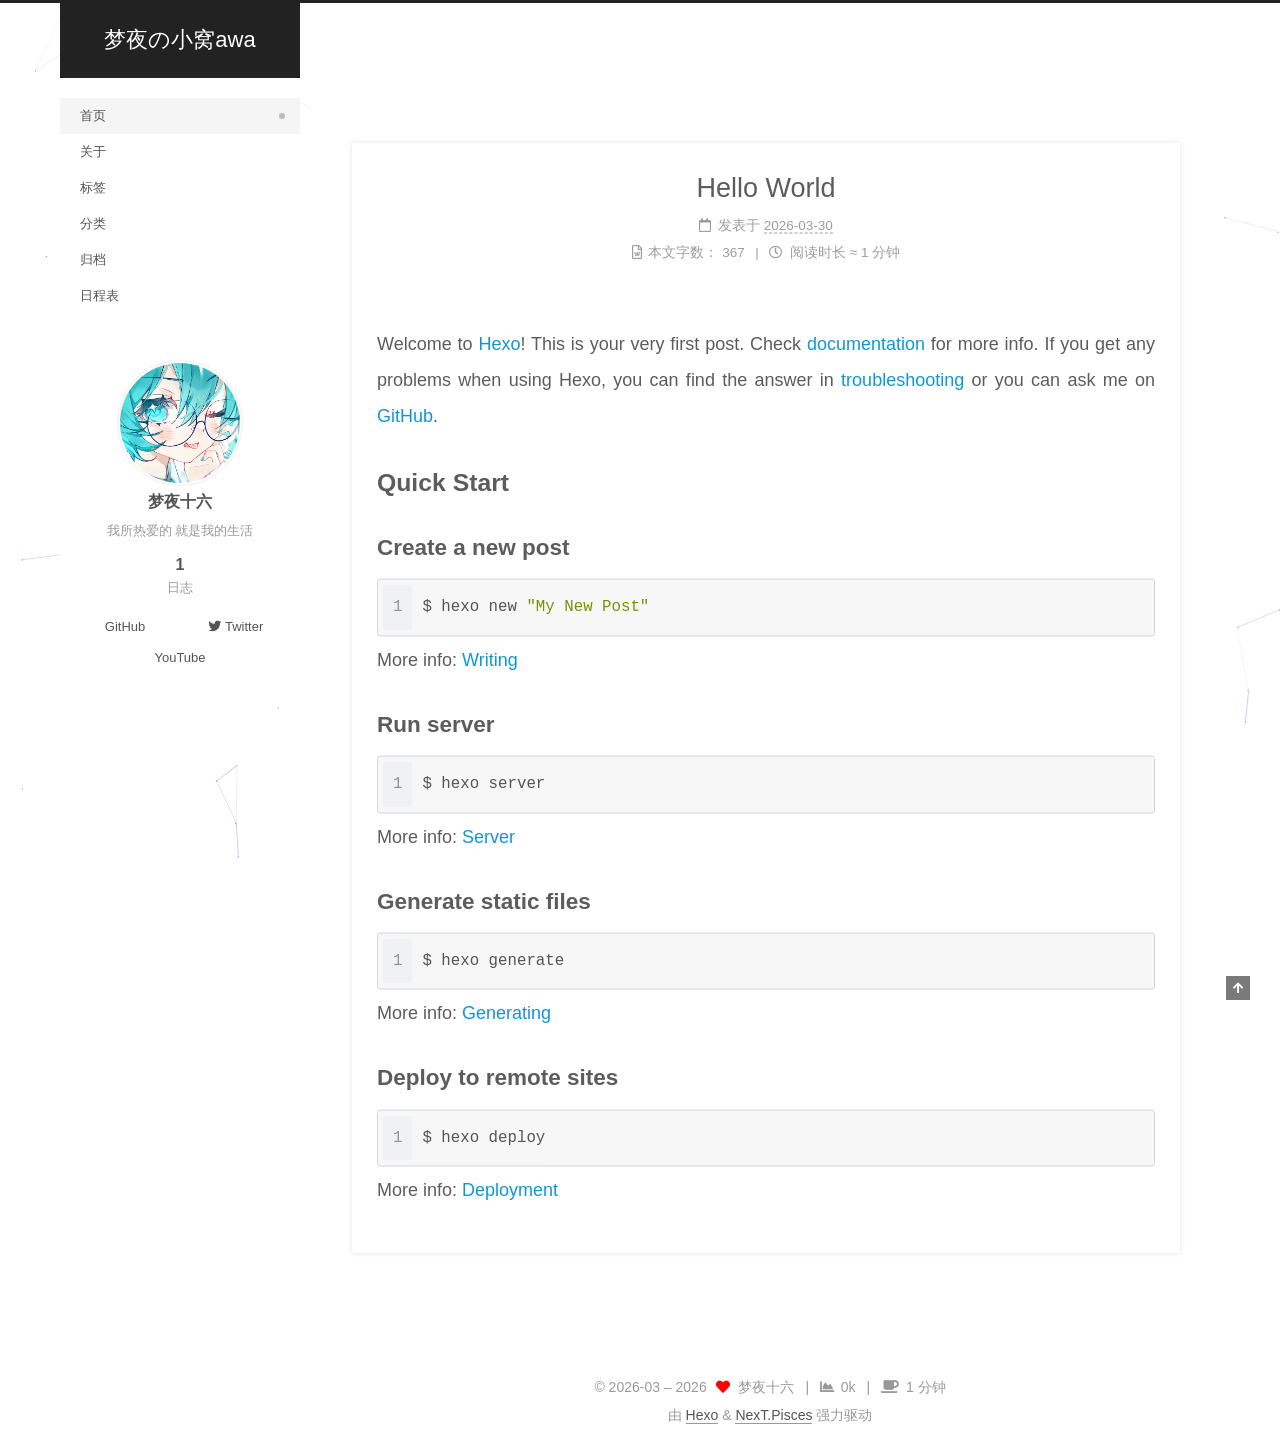
==== commit cf3098f8: "Site updated: 2026-03-30 18:37:53" ====
--- a/index.html
+++ b/index.html
@@ -19,7 +19,7 @@
 
 <script id="hexo-configurations">
     var NexT = window.NexT || {};
-    var CONFIG = {"hostname":"example.com","root":"/","scheme":"Mist","version":"7.8.0","exturl":false,"sidebar":{"position":"left","display":"post","padding":18,"offset":12,"onmobile":false},"copycode":{"enable":false,"show_result":false,"style":null},"back2top":{"enable":true,"sidebar":false,"scrollpercent":false},"bookmark":{"enable":false,"color":"#222","save":"auto"},"fancybox":false,"mediumzoom":false,"lazyload":false,"pangu":false,"comments":{"style":"tabs","active":null,"storage":true,"lazyload":false,"nav":null},"algolia":{"hits":{"per_page":10},"labels":{"input_placeholder":"Search for Posts","hits_empty":"We didn't find any results for the search: ${query}","hits_stats":"${hits} results found in ${time} ms"}},"localsearch":{"enable":false,"trigger":"auto","top_n_per_article":1,"unescape":false,"preload":false},"motion":{"enable":true,"async":false,"transition":{"post_block":"fadeIn","post_header":"slideDownIn","post_body":"slideDownIn","coll_header":"slideLeftIn","sidebar":"slideUpIn"}}};
+    var CONFIG = {"hostname":"example.com","root":"/","scheme":"Pisces","version":"7.8.0","exturl":false,"sidebar":{"position":"left","display":"post","padding":18,"offset":12,"onmobile":false},"copycode":{"enable":false,"show_result":false,"style":null},"back2top":{"enable":true,"sidebar":false,"scrollpercent":false},"bookmark":{"enable":false,"color":"#222","save":"auto"},"fancybox":false,"mediumzoom":false,"lazyload":false,"pangu":false,"comments":{"style":"tabs","active":null,"storage":true,"lazyload":false,"nav":null},"algolia":{"hits":{"per_page":10},"labels":{"input_placeholder":"Search for Posts","hits_empty":"We didn't find any results for the search: ${query}","hits_stats":"${hits} results found in ${time} ms"}},"localsearch":{"enable":false,"trigger":"auto","top_n_per_article":1,"unescape":false,"preload":false},"motion":{"enable":true,"async":false,"transition":{"post_block":"fadeIn","post_header":"slideDownIn","post_body":"slideDownIn","coll_header":"slideLeftIn","sidebar":"slideUpIn"}}};
   </script>
 
   <meta name="description" content="我所热爱的 就是我的生活">
@@ -372,7 +372,7 @@
     </span>
     <span title="站点阅读时长">1 分钟</span>
 </div>
-  <div class="powered-by">由 <a href="https://hexo.io/" class="theme-link" rel="noopener" target="_blank">Hexo</a> & <a href="https://mist.theme-next.org/" class="theme-link" rel="noopener" target="_blank">NexT.Mist</a> 强力驱动
+  <div class="powered-by">由 <a href="https://hexo.io/" class="theme-link" rel="noopener" target="_blank">Hexo</a> & <a href="https://pisces.theme-next.org/" class="theme-link" rel="noopener" target="_blank">NexT.Pisces</a> 强力驱动
   </div>
 
         
@@ -400,7 +400,7 @@
 <script src="/js/motion.js"></script>
 
 
-<script src="/js/schemes/muse.js"></script>
+<script src="/js/schemes/pisces.js"></script>
 
 
 <script src="/js/next-boot.js"></script>
--- a/css/main.css
+++ b/css/main.css
@@ -1,22 +1,22 @@
 :root {
-  --body-bg-color: #fff;
-  --content-bg-color: #f5f5f5;
+  --body-bg-color: #f5f7f9;
+  --content-bg-color: #fff;
   --card-bg-color: #f5f5f5;
   --text-color: #555;
   --blockquote-color: #666;
   --link-color: #555;
   --link-hover-color: #222;
-  --brand-color: #222;
-  --brand-hover-color: #222;
+  --brand-color: #fff;
+  --brand-hover-color: #fff;
   --table-row-odd-bg-color: #f9f9f9;
   --table-row-hover-bg-color: #f5f5f5;
-  --menu-item-bg-color: #ddd;
-  --btn-default-bg: transparent;
-  --btn-default-color: var(--link-color);
-  --btn-default-border-color: var(--link-color);
-  --btn-default-hover-bg: transparent;
-  --btn-default-hover-color: var(--link-hover-color);
-  --btn-default-hover-border-color: var(--link-hover-color);
+  --menu-item-bg-color: #f5f5f5;
+  --btn-default-bg: #fff;
+  --btn-default-color: #555;
+  --btn-default-border-color: #555;
+  --btn-default-hover-bg: #222;
+  --btn-default-hover-color: #fff;
+  --btn-default-hover-border-color: #222;
 }
 html {
   line-height: 1.15; /* 1 */
@@ -221,7 +221,7 @@
 }
 a,
 span.exturl {
-  border-bottom: 1px solid #ccc;
+  border-bottom: 1px solid #999;
   color: var(--link-color);
   outline: 0;
   text-decoration: none;
@@ -314,7 +314,7 @@
 .btn {
   background: var(--btn-default-bg);
   border: 2px solid var(--btn-default-border-color);
-  border-radius: 0;
+  border-radius: 2px;
   color: var(--btn-default-color);
   display: inline-block;
   font-size: 0.875em;
@@ -921,16 +921,16 @@
 }
 .main-inner {
   margin: 0 auto;
-  width: 700px;
+  width: calc(100% - 20px);
 }
 @media (min-width: 1200px) {
   .main-inner {
-    width: 800px;
+    width: 1160px;
   }
 }
 @media (min-width: 1600px) {
   .main-inner {
-    width: 900px;
+    width: 73%;
   }
 }
 @media (max-width: 767px) {
@@ -943,16 +943,16 @@
 }
 .header-inner {
   margin: 0 auto;
-  width: 700px;
+  width: calc(100% - 20px);
 }
 @media (min-width: 1200px) {
   .header-inner {
-    width: 800px;
+    width: 1160px;
   }
 }
 @media (min-width: 1600px) {
   .header-inner {
-    width: 900px;
+    width: 73%;
   }
 }
 .site-brand-container {
@@ -966,7 +966,7 @@
 }
 .site-meta {
   flex-grow: 1;
-  text-align: left;
+  text-align: center;
 }
 @media (max-width: 767px) {
   .site-meta {
@@ -991,7 +991,7 @@
   margin: 0;
 }
 .site-subtitle {
-  color: #999;
+  color: #ddd;
   font-size: 0.8125em;
   margin: 10px 0;
 }
@@ -1136,23 +1136,23 @@
   display: inline-block;
 }
 .site-author-image {
-  border: 2px solid #333;
+  border: 1px solid #eee;
   display: block;
   margin: 0 auto;
-  max-width: 96px;
+  max-width: 120px;
   padding: 2px;
   border-radius: 50%;
 }
 .site-author-name {
-  color: #f5f5f5;
-  font-weight: normal;
-  margin: 5px 0 0;
+  color: var(--text-color);
+  font-weight: 600;
+  margin: 0;
   text-align: center;
 }
 .site-description {
   color: #999;
-  font-size: 1em;
-  margin-top: 5px;
+  font-size: 0.8125em;
+  margin-top: 0;
   text-align: center;
 }
 .links-of-author {
@@ -1169,7 +1169,7 @@
 }
 .links-of-author a::before,
 .links-of-author span.exturl::before {
-  background: #d752db;
+  background: #697cff;
   border-radius: 50%;
   content: ' ';
   display: inline-block;
@@ -1247,7 +1247,7 @@
 }
 .sidebar-nav li {
   border-bottom: 1px solid transparent;
-  color: #666;
+  color: var(--text-color);
   cursor: pointer;
   display: inline-block;
   font-size: 0.875em;
@@ -1256,14 +1256,14 @@
   margin-left: 10px;
 }
 .sidebar-nav li:hover {
-  color: #f5f5f5;
+  color: #fc6423;
 }
 .sidebar-nav .sidebar-nav-active {
-  border-bottom-color: #87daff;
-  color: #87daff;
+  border-bottom-color: #fc6423;
+  color: #fc6423;
 }
 .sidebar-nav .sidebar-nav-active:hover {
-  color: #87daff;
+  color: #fc6423;
 }
 .sidebar-panel {
   display: none;
@@ -1292,7 +1292,7 @@
   }
 }
 .sidebar-toggle:hover .toggle-line {
-  background: #87daff;
+  background: #fc6423;
 }
 .post-toc {
   font-size: 0.875em;
@@ -1331,14 +1331,14 @@
   display: block;
 }
 .post-toc .nav .active > a {
-  border-bottom-color: #87daff;
-  color: #87daff;
+  border-bottom-color: #fc6423;
+  color: #fc6423;
 }
 .post-toc .nav .active-current > a {
-  color: #87daff;
+  color: #fc6423;
 }
 .post-toc .nav .active-current > a:hover {
-  color: #87daff;
+  color: #fc6423;
 }
 .site-state {
   display: flex;
@@ -1353,20 +1353,20 @@
   padding: 0 15px;
 }
 .site-state-item:not(:first-child) {
-  border-left: 1px solid #333;
+  border-left: 1px solid #eee;
 }
 .site-state-item a {
   border-bottom: none;
 }
 .site-state-item-count {
   display: block;
-  font-size: 1.25em;
+  font-size: 1em;
   font-weight: 600;
   text-align: center;
 }
 .site-state-item-name {
-  color: inherit;
-  font-size: 0.875em;
+  color: #999;
+  font-size: 0.8125em;
 }
 .footer {
   color: #999;
@@ -1383,16 +1383,16 @@
   box-sizing: border-box;
   margin: 0 auto;
   text-align: center;
-  width: 700px;
+  width: calc(100% - 20px);
 }
 @media (min-width: 1200px) {
   .footer-inner {
-    width: 800px;
+    width: 1160px;
   }
 }
 @media (min-width: 1600px) {
   .footer-inner {
-    width: 900px;
+    width: 73%;
   }
 }
 .languages {
@@ -1490,7 +1490,7 @@
   color: #fff;
   cursor: pointer;
   left: 30px;
-  opacity: 1;
+  opacity: 0.6;
   padding: 0 6px;
   position: fixed;
   transition-property: bottom;
@@ -1501,10 +1501,10 @@
   display: none;
 }
 .back-to-top:hover {
-  color: #87daff;
+  color: #fc6423;
 }
 .back-to-top.back-to-top-on {
-  bottom: 19px;
+  bottom: 30px;
 }
 @media (max-width: 991px) {
   .back-to-top {
@@ -2165,246 +2165,303 @@
 mjx-container + br {
   display: none;
 }
-hr {
-  height: 2px;
-  margin: 20px 0;
-}
-.btn {
-  padding: 0 10px;
-}
-.headband {
-  display: none;
+.header {
+  margin: 0 auto;
+  position: relative;
+  width: calc(100% - 20px);
+}
+@media (min-width: 1200px) {
+  .header {
+    width: 1160px;
+  }
+}
+@media (min-width: 1600px) {
+  .header {
+    width: 73%;
+  }
+}
+@media (max-width: 991px) {
+  .header {
+    width: auto;
+  }
+}
+.header-inner {
+  background: var(--content-bg-color);
+  border-radius: initial;
+  box-shadow: initial;
+  overflow: hidden;
+  padding: 0;
+  position: absolute;
+  top: 0;
+  width: 240px;
+}
+@media (min-width: 1200px) {
+  .header-inner {
+    width: 240px;
+  }
+}
+@media (max-width: 991px) {
+  .header-inner {
+    border-radius: initial;
+    position: relative;
+    width: auto;
+  }
 }
 .main-inner {
-  padding-bottom: 80px;
-}
-@media (max-width: 767px) {
+  align-items: flex-start;
+  display: flex;
+  justify-content: space-between;
+  flex-direction: row-reverse;
+}
+@media (max-width: 991px) {
   .main-inner {
     width: auto;
   }
 }
-.content {
-  padding-top: 80px;
-}
-@media (max-width: 767px) {
-  .content {
-    padding-top: 60px;
-  }
-}
-.pagination {
-  margin: 120px 0 0;
-  text-align: left;
-}
-@media (max-width: 767px) {
-  .pagination {
-    margin: 80px 10px 0;
-    text-align: center;
-  }
-}
-.footer {
+.content-wrap {
   background: var(--content-bg-color);
-  color: var(--text-color);
-  padding: 10px 0;
+  border-radius: initial;
+  box-shadow: initial;
+  box-sizing: border-box;
+  padding: 40px;
+  width: calc(100% - 252px);
+}
+@media (max-width: 991px) {
+  .content-wrap {
+    border-radius: initial;
+    padding: 20px;
+    width: 100%;
+  }
 }
 .footer-inner {
-  text-align: left;
-}
-@media (max-width: 767px) {
+  padding-left: 260px;
+}
+.back-to-top {
+  left: auto;
+  right: 30px;
+}
+@media (max-width: 991px) {
+  .back-to-top {
+    right: 20px;
+  }
+}
+@media (max-width: 991px) {
   .footer-inner {
-    text-align: center;
+    padding-left: 0;
+    padding-right: 0;
     width: auto;
   }
 }
-.header {
-  background: var(--content-bg-color);
-}
-.header-inner {
-  align-items: center;
-  display: flex;
+.site-brand-container {
+  background: #222;
+}
+@media (max-width: 991px) {
+  .site-brand-container {
+    box-shadow: 0 0 16px rgba(0,0,0,0.5);
+  }
+}
+.site-meta {
   padding: 20px 0;
 }
-@media (max-width: 767px) {
-  .header-inner {
-    display: block;
-    padding: 10px 0;
-    width: auto;
-  }
-}
-.site-meta {
-  line-height: normal;
-}
-.site-meta .brand {
-  padding: 2px 1px;
-}
-@media (max-width: 767px) {
-  .site-meta .brand {
-    display: block;
-  }
-}
-.site-meta .site-title {
-  font-weight: bolder;
-}
-.logo-line-before,
-.logo-line-after {
+.brand {
+  padding: 0;
+}
+.site-subtitle {
+  margin: 10px 10px 0;
+}
+.custom-logo-image {
+  margin-top: 20px;
+}
+@media (max-width: 991px) {
+  .custom-logo-image {
+    display: none;
+  }
+}
+@media (min-width: 768px) and (max-width: 991px) {
+  .site-nav-toggle,
+  .site-nav-right {
+    display: flex;
+    flex-direction: column;
+    justify-content: center;
+  }
+}
+.site-nav-toggle .toggle,
+.site-nav-right .toggle {
+  color: #fff;
+}
+.site-nav-toggle .toggle .toggle-line,
+.site-nav-right .toggle .toggle-line {
+  background: #fff;
+}
+@media (min-width: 768px) and (max-width: 991px) {
+  .site-nav {
+    display: none;
+  }
+}
+.menu .menu-item {
   display: block;
-  margin: 0 auto;
-  overflow: hidden;
-  width: 75%;
-}
-@media (max-width: 767px) {
-  .logo-line-before,
-  .logo-line-after {
-    display: none;
-  }
-}
-.logo-line-before i,
-.logo-line-after i {
-  background: var(--brand-color);
-  display: block;
-  height: 2px;
-  position: relative;
-}
-.use-motion .logo-line-before i {
-  left: -100%;
-}
-.use-motion .logo-line-after i {
-  right: -100%;
-}
-.site-subtitle {
-  display: none;
-}
-.site-nav {
-  flex-grow: 1;
-}
-@media (max-width: 767px) {
-  .site-nav {
-    padding: 10px 10px 0;
-  }
-}
-.menu {
   margin: 0;
-}
-.menu .menu-item {
-  margin: 0;
-}
-@media (max-width: 767px) {
-  .menu .menu-item {
-    margin-top: 5px;
-  }
 }
 .menu .menu-item a,
 .menu .menu-item span.exturl {
-  border-radius: 2px;
+  padding: 5px 20px;
+  position: relative;
+  text-align: left;
+  transition-property: background-color;
+}
+@media (max-width: 991px) {
+  .menu .menu-item.menu-item-search {
+    display: none;
+  }
+}
+.menu .menu-item .badge {
+  background: #ccc;
+  border-radius: 10px;
+  color: #fff;
+  float: right;
+  padding: 2px 5px;
+  text-shadow: 1px 1px 0 rgba(0,0,0,0.1);
+  vertical-align: middle;
+}
+.main-menu .menu-item-active a::after {
+  background: #bbb;
+  border-radius: 50%;
+  content: ' ';
+  height: 6px;
+  margin-top: -3px;
+  position: absolute;
+  right: 15px;
+  top: 50%;
+  width: 6px;
+}
+.sub-menu {
+  background: var(--content-bg-color);
+  border-bottom: 1px solid #ddd;
+  margin: 0;
+  padding: 6px 0;
+}
+.sub-menu .menu-item {
+  display: inline-block;
+}
+.sub-menu .menu-item a,
+.sub-menu .menu-item span.exturl {
+  background: transparent;
+  margin: 5px 10px;
+  padding: initial;
+}
+.sub-menu .menu-item a:hover,
+.sub-menu .menu-item span.exturl:hover {
+  background: transparent;
+  color: #fc6423;
+}
+.sub-menu .menu-item-active a {
+  border-bottom-color: #fc6423;
+  color: #fc6423;
+}
+.sub-menu .menu-item-active a:hover {
+  border-bottom-color: #fc6423;
+}
+.sidebar {
+  background: var(--body-bg-color);
+  box-shadow: none;
+  margin-top: 100%;
+  position: static;
+  width: 240px;
+}
+@media (max-width: 991px) {
+  .sidebar {
+    display: none;
+  }
+}
+.sidebar-toggle {
+  display: none;
+}
+.sidebar-inner {
+  background: var(--content-bg-color);
+  border-radius: initial;
+  box-shadow: initial;
+  box-sizing: border-box;
+  color: var(--text-color);
+  width: 240px;
+  opacity: 0;
+}
+.sidebar-inner.affix {
+  position: fixed;
+  top: 12px;
+}
+.sidebar-inner.affix-bottom {
+  position: absolute;
+}
+.site-state-item {
   padding: 0 10px;
-  transition-property: background;
-}
-@media (max-width: 767px) {
-  .menu .menu-item a,
-  .menu .menu-item span.exturl {
-    text-align: left;
-  }
-}
-.menu .menu-item .badge {
-  background: #fff;
-  border-radius: 10px;
-  color: #555;
-  padding: 1px 4px;
-  text-shadow: 1px 1px 0 rgba(0,0,0,0.1);
-}
-.posts-expand.index .post-title,
-.posts-expand.index .post-meta {
-  text-align: left;
-}
-@media (max-width: 767px) {
-  .posts-expand.index .post-title,
-  .posts-expand.index .post-meta {
-    text-align: center;
-  }
-}
-.posts-expand.index .post-meta {
-  margin: 5px 0 20px 0;
-}
-.posts-expand .post-eof {
-  display: none;
-}
-.posts-expand .post-block:not(:first-child) {
-  margin-top: 120px;
-}
-.posts-expand .post-title,
-.posts-expand .post-meta {
-  text-align: center;
-}
-.posts-expand .post-body img {
-  margin-left: 0;
-}
-.posts-expand .post-tags {
-  text-align: left;
-}
-.posts-expand .post-tags a {
-  background: #f5f5f5;
-  border-bottom: none;
-  padding: 1px 5px;
-}
-.posts-expand .post-tags a:hover {
-  background: #ccc;
-}
-.posts-expand .post-nav {
-  margin-top: 40px;
-}
-.post-button {
-  margin-top: 20px;
-  text-align: left;
-}
-.post-button .btn {
+}
+.sidebar-button {
+  border-bottom: 1px dotted #ccc;
+  border-top: 1px dotted #ccc;
+  margin-top: 10px;
+  text-align: center;
+}
+.sidebar-button a {
+  border: 0;
+  color: #fc6423;
+  display: block;
+}
+.sidebar-button a:hover {
   background: none;
   border: 0;
-  border-bottom: 2px solid var(--btn-default-border-color);
-  padding: 0;
-  transition-property: border;
-}
-.post-button .btn:hover {
-  border-bottom-color: var(--btn-default-hover-border-color);
-}
-.sidebar {
-  left: -320px;
-}
-.sidebar.sidebar-active {
-  left: 0;
-}
-.sidebar {
-  width: 320px;
-  z-index: 1200;
-  transition-delay: 0s;
-  transition-duration: 0.2s;
-  transition-timing-function: ease-out;
-}
-.sidebar a,
-.sidebar span.exturl {
-  border-bottom-color: #555;
-  color: #999;
-}
-.sidebar a:hover,
-.sidebar span.exturl:hover {
-  border-bottom-color: #eee;
-  color: #eee;
-}
-.links-of-blogroll-item {
-  padding: 2px 10px;
-}
-.links-of-blogroll-item a,
-.links-of-blogroll-item span.exturl {
+  color: #e34603;
+}
+.sidebar-button a:hover .fa,
+.sidebar-button a:hover .fab,
+.sidebar-button a:hover .far,
+.sidebar-button a:hover .fas {
+  color: #e34603;
+}
+.links-of-author {
+  display: flex;
+  flex-wrap: wrap;
+  margin-top: 10px;
+  justify-content: center;
+}
+.links-of-author-item {
+  margin: 5px 0 0;
+  width: 50%;
+}
+.links-of-author-item a,
+.links-of-author-item span.exturl {
   box-sizing: border-box;
   display: inline-block;
-  max-width: 280px;
+  margin-bottom: 0;
+  margin-right: 0;
+  max-width: 216px;
   overflow: hidden;
+  padding: 0 5px;
   text-overflow: ellipsis;
   white-space: nowrap;
 }
-.sub-menu {
-  margin: 10px 0;
-}
-.sub-menu .menu-item {
-  display: inline-block;
+.links-of-author-item a,
+.links-of-author-item span.exturl {
+  border-bottom: none;
+  display: block;
+  text-decoration: none;
+}
+.links-of-author-item a::before,
+.links-of-author-item span.exturl::before {
+  display: none;
+}
+.links-of-author-item a:hover,
+.links-of-author-item span.exturl:hover {
+  background: var(--body-bg-color);
+  border-radius: 4px;
+}
+.links-of-author-item .fa,
+.links-of-author-item .fab,
+.links-of-author-item .far,
+.links-of-author-item .fas {
+  margin-right: 2px;
+}
+.links-of-blogroll-item {
+  padding: 0;
 }
 body {
   background: url("images/background.png");
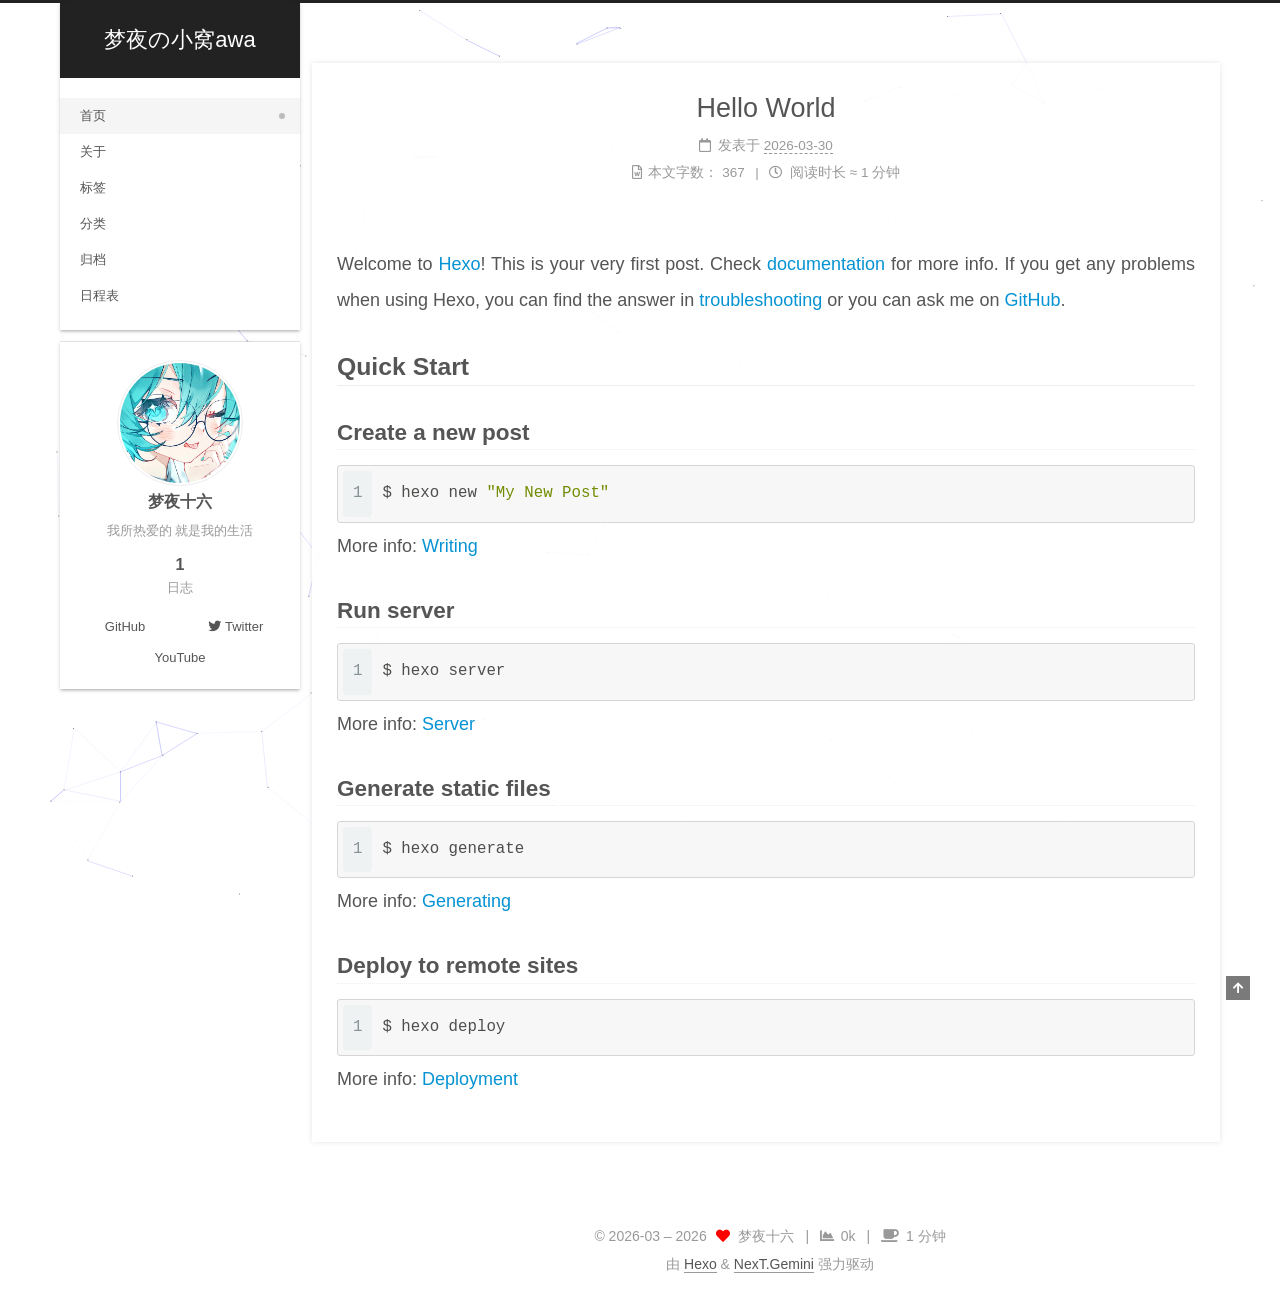
==== commit 4f9e24e8: "Site updated: 2026-03-30 18:38:54" ====
--- a/index.html
+++ b/index.html
@@ -19,7 +19,7 @@
 
 <script id="hexo-configurations">
     var NexT = window.NexT || {};
-    var CONFIG = {"hostname":"example.com","root":"/","scheme":"Pisces","version":"7.8.0","exturl":false,"sidebar":{"position":"left","display":"post","padding":18,"offset":12,"onmobile":false},"copycode":{"enable":false,"show_result":false,"style":null},"back2top":{"enable":true,"sidebar":false,"scrollpercent":false},"bookmark":{"enable":false,"color":"#222","save":"auto"},"fancybox":false,"mediumzoom":false,"lazyload":false,"pangu":false,"comments":{"style":"tabs","active":null,"storage":true,"lazyload":false,"nav":null},"algolia":{"hits":{"per_page":10},"labels":{"input_placeholder":"Search for Posts","hits_empty":"We didn't find any results for the search: ${query}","hits_stats":"${hits} results found in ${time} ms"}},"localsearch":{"enable":false,"trigger":"auto","top_n_per_article":1,"unescape":false,"preload":false},"motion":{"enable":true,"async":false,"transition":{"post_block":"fadeIn","post_header":"slideDownIn","post_body":"slideDownIn","coll_header":"slideLeftIn","sidebar":"slideUpIn"}}};
+    var CONFIG = {"hostname":"example.com","root":"/","scheme":"Gemini","version":"7.8.0","exturl":false,"sidebar":{"position":"left","display":"post","padding":18,"offset":12,"onmobile":false},"copycode":{"enable":false,"show_result":false,"style":null},"back2top":{"enable":true,"sidebar":false,"scrollpercent":false},"bookmark":{"enable":false,"color":"#222","save":"auto"},"fancybox":false,"mediumzoom":false,"lazyload":false,"pangu":false,"comments":{"style":"tabs","active":null,"storage":true,"lazyload":false,"nav":null},"algolia":{"hits":{"per_page":10},"labels":{"input_placeholder":"Search for Posts","hits_empty":"We didn't find any results for the search: ${query}","hits_stats":"${hits} results found in ${time} ms"}},"localsearch":{"enable":false,"trigger":"auto","top_n_per_article":1,"unescape":false,"preload":false},"motion":{"enable":true,"async":false,"transition":{"post_block":"fadeIn","post_header":"slideDownIn","post_body":"slideDownIn","coll_header":"slideLeftIn","sidebar":"slideUpIn"}}};
   </script>
 
   <meta name="description" content="我所热爱的 就是我的生活">
@@ -372,7 +372,7 @@
     </span>
     <span title="站点阅读时长">1 分钟</span>
 </div>
-  <div class="powered-by">由 <a href="https://hexo.io/" class="theme-link" rel="noopener" target="_blank">Hexo</a> & <a href="https://pisces.theme-next.org/" class="theme-link" rel="noopener" target="_blank">NexT.Pisces</a> 强力驱动
+  <div class="powered-by">由 <a href="https://hexo.io/" class="theme-link" rel="noopener" target="_blank">Hexo</a> & <a href="https://theme-next.org/" class="theme-link" rel="noopener" target="_blank">NexT.Gemini</a> 强力驱动
   </div>
 
         
--- a/css/main.css
+++ b/css/main.css
@@ -1,5 +1,5 @@
 :root {
-  --body-bg-color: #f5f7f9;
+  --body-bg-color: #eee;
   --content-bg-color: #fff;
   --card-bg-color: #f5f5f5;
   --text-color: #555;
@@ -1169,7 +1169,7 @@
 }
 .links-of-author a::before,
 .links-of-author span.exturl::before {
-  background: #697cff;
+  background: #c45388;
   border-radius: 50%;
   content: ' ';
   display: inline-block;
@@ -2188,7 +2188,7 @@
 .header-inner {
   background: var(--content-bg-color);
   border-radius: initial;
-  box-shadow: initial;
+  box-shadow: 0 2px 2px 0 rgba(0,0,0,0.12), 0 3px 1px -2px rgba(0,0,0,0.06), 0 1px 5px 0 rgba(0,0,0,0.12);
   overflow: hidden;
   padding: 0;
   position: absolute;
@@ -2221,7 +2221,7 @@
 .content-wrap {
   background: var(--content-bg-color);
   border-radius: initial;
-  box-shadow: initial;
+  box-shadow: 0 2px 2px 0 rgba(0,0,0,0.12), 0 3px 1px -2px rgba(0,0,0,0.06), 0 1px 5px 0 rgba(0,0,0,0.12);
   box-sizing: border-box;
   padding: 40px;
   width: calc(100% - 252px);
@@ -2379,7 +2379,7 @@
 .sidebar-inner {
   background: var(--content-bg-color);
   border-radius: initial;
-  box-shadow: initial;
+  box-shadow: 0 2px 2px 0 rgba(0,0,0,0.12), 0 3px 1px -2px rgba(0,0,0,0.06), 0 1px 5px 0 rgba(0,0,0,0.12), 0 -1px 0.5px 0 rgba(0,0,0,0.09);
   box-sizing: border-box;
   color: var(--text-color);
   width: 240px;
@@ -2463,6 +2463,130 @@
 .links-of-blogroll-item {
   padding: 0;
 }
+.content-wrap {
+  background: initial;
+  box-shadow: initial;
+  padding: initial;
+}
+.post-block {
+  background: var(--content-bg-color);
+  border-radius: initial;
+  box-shadow: 0 2px 2px 0 rgba(0,0,0,0.12), 0 3px 1px -2px rgba(0,0,0,0.06), 0 1px 5px 0 rgba(0,0,0,0.12);
+  padding: 40px;
+}
+.post-block + .post-block {
+  border-radius: initial;
+  box-shadow: 0 2px 2px 0 rgba(0,0,0,0.12), 0 3px 1px -2px rgba(0,0,0,0.06), 0 1px 5px 0 rgba(0,0,0,0.12), 0 -1px 0.5px 0 rgba(0,0,0,0.09);
+  margin-top: 12px;
+}
+.comments {
+  background: var(--content-bg-color);
+  border-radius: initial;
+  box-shadow: 0 2px 2px 0 rgba(0,0,0,0.12), 0 3px 1px -2px rgba(0,0,0,0.06), 0 1px 5px 0 rgba(0,0,0,0.12), 0 -1px 0.5px 0 rgba(0,0,0,0.09);
+  margin-top: 12px;
+  padding: 40px;
+}
+.tabs-comment {
+  margin-top: 1em;
+}
+.content {
+  padding-top: initial;
+}
+.post-eof {
+  display: none;
+}
+.pagination {
+  background: var(--content-bg-color);
+  border-radius: initial;
+  border-top: initial;
+  box-shadow: 0 2px 2px 0 rgba(0,0,0,0.12), 0 3px 1px -2px rgba(0,0,0,0.06), 0 1px 5px 0 rgba(0,0,0,0.12), 0 -1px 0.5px 0 rgba(0,0,0,0.09);
+  margin: 12px 0 0;
+  padding: 10px 0 10px;
+}
+.pagination .prev,
+.pagination .next,
+.pagination .page-number {
+  margin-bottom: initial;
+  top: initial;
+}
+.main {
+  padding-bottom: initial;
+}
+.footer {
+  bottom: auto;
+}
+.sub-menu {
+  border-bottom: initial;
+  box-shadow: 0 2px 2px 0 rgba(0,0,0,0.12), 0 3px 1px -2px rgba(0,0,0,0.06), 0 1px 5px 0 rgba(0,0,0,0.12);
+}
+.sub-menu + .content .post-block {
+  box-shadow: 0 2px 2px 0 rgba(0,0,0,0.12), 0 3px 1px -2px rgba(0,0,0,0.06), 0 1px 5px 0 rgba(0,0,0,0.12), 0 -1px 0.5px 0 rgba(0,0,0,0.09);
+  margin-top: 12px;
+}
+@media (min-width: 768px) and (max-width: 991px) {
+  .sub-menu + .content .post-block {
+    margin-top: 10px;
+  }
+}
+@media (max-width: 767px) {
+  .sub-menu + .content .post-block {
+    margin-top: 8px;
+  }
+}
+.post-body h1,
+.post-body h2 {
+  border-bottom: 1px solid #eee;
+}
+.post-body h3 {
+  border-bottom: 1px dotted #eee;
+}
+@media (min-width: 768px) and (max-width: 991px) {
+  .content-wrap {
+    padding: 10px;
+  }
+  .posts-expand .post-button {
+    margin-top: 20px;
+  }
+  .post-block {
+    border-radius: initial;
+    box-shadow: 0 2px 2px 0 rgba(0,0,0,0.12), 0 3px 1px -2px rgba(0,0,0,0.06), 0 1px 5px 0 rgba(0,0,0,0.12), 0 -1px 0.5px 0 rgba(0,0,0,0.09);
+    padding: 20px;
+  }
+  .post-block + .post-block {
+    margin-top: 10px;
+  }
+  .comments {
+    margin-top: 10px;
+    padding: 10px 20px;
+  }
+  .pagination {
+    margin: 10px 0 0;
+  }
+}
+@media (max-width: 767px) {
+  .content-wrap {
+    padding: 8px;
+  }
+  .posts-expand .post-button {
+    margin: 12px 0;
+  }
+  .post-block {
+    border-radius: initial;
+    box-shadow: 0 2px 2px 0 rgba(0,0,0,0.12), 0 3px 1px -2px rgba(0,0,0,0.06), 0 1px 5px 0 rgba(0,0,0,0.12), 0 -1px 0.5px 0 rgba(0,0,0,0.09);
+    min-height: auto;
+    padding: 12px;
+  }
+  .post-block + .post-block {
+    margin-top: 8px;
+  }
+  .comments {
+    margin-top: 8px;
+    padding: 10px 12px;
+  }
+  .pagination {
+    margin: 8px 0 0;
+  }
+}
 body {
   background: url("images/background.png");
   background-size: cover;
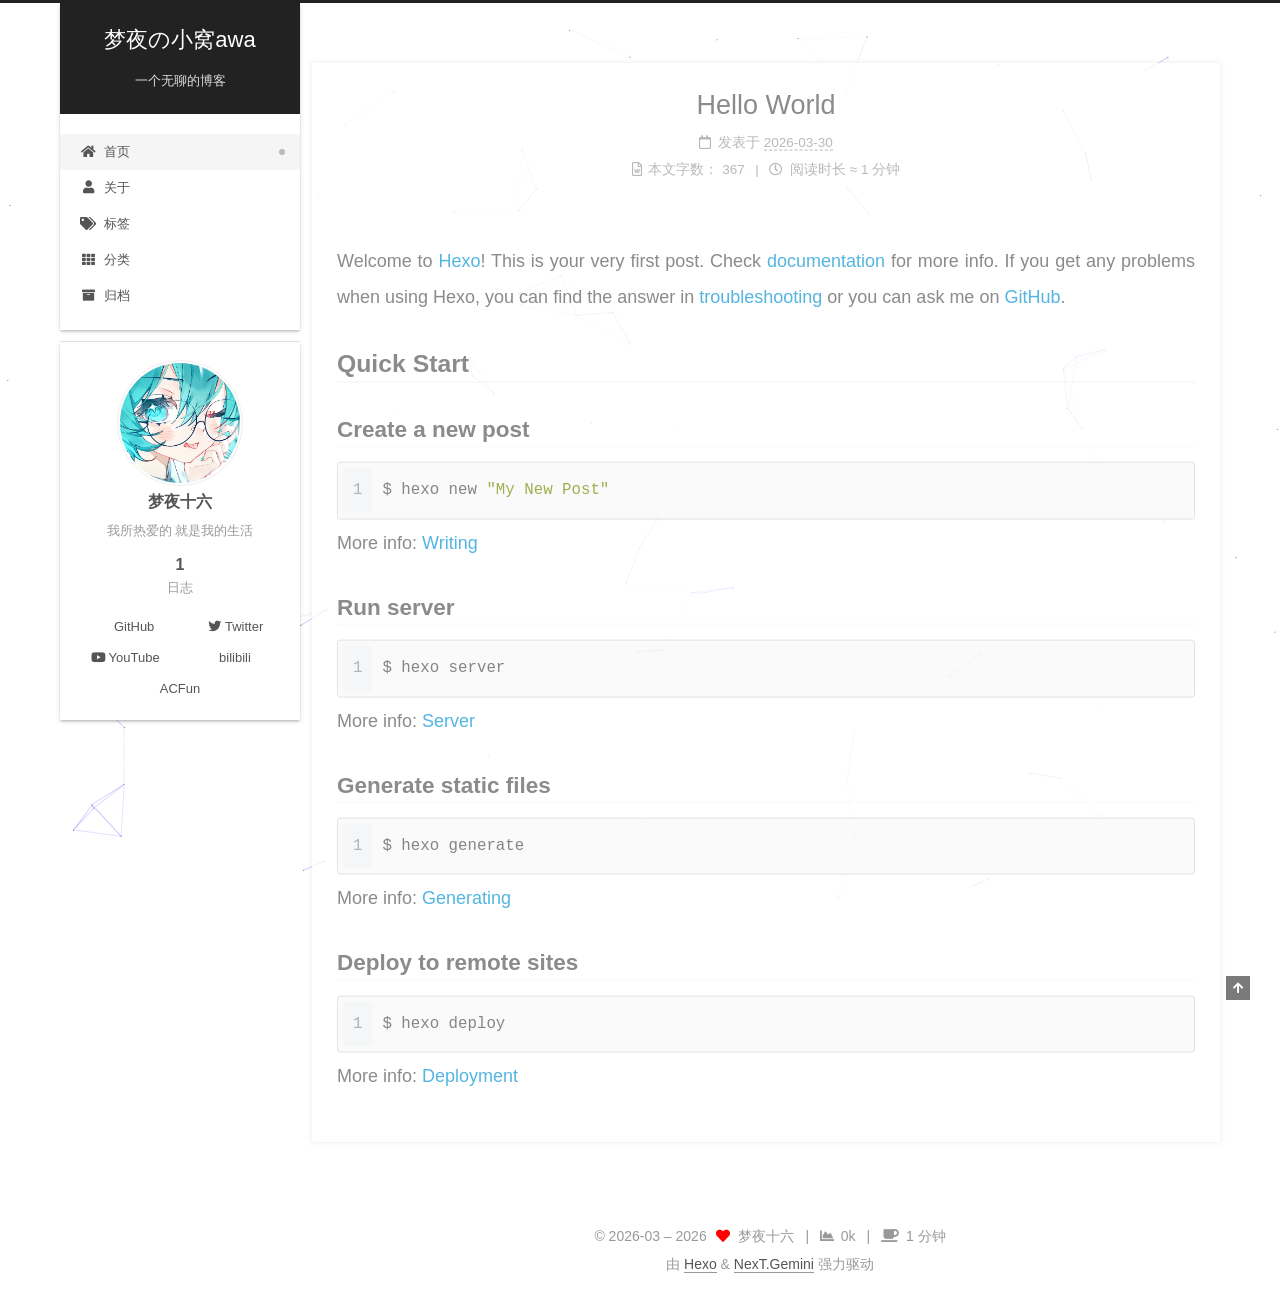
==== commit 9a9da687: "Site updated: 2026-03-30 20:10:36" ====
--- a/index.html
+++ b/index.html
@@ -19,20 +19,20 @@
 
 <script id="hexo-configurations">
     var NexT = window.NexT || {};
-    var CONFIG = {"hostname":"example.com","root":"/","scheme":"Gemini","version":"7.8.0","exturl":false,"sidebar":{"position":"left","display":"post","padding":18,"offset":12,"onmobile":false},"copycode":{"enable":false,"show_result":false,"style":null},"back2top":{"enable":true,"sidebar":false,"scrollpercent":false},"bookmark":{"enable":false,"color":"#222","save":"auto"},"fancybox":false,"mediumzoom":false,"lazyload":false,"pangu":false,"comments":{"style":"tabs","active":null,"storage":true,"lazyload":false,"nav":null},"algolia":{"hits":{"per_page":10},"labels":{"input_placeholder":"Search for Posts","hits_empty":"We didn't find any results for the search: ${query}","hits_stats":"${hits} results found in ${time} ms"}},"localsearch":{"enable":false,"trigger":"auto","top_n_per_article":1,"unescape":false,"preload":false},"motion":{"enable":true,"async":false,"transition":{"post_block":"fadeIn","post_header":"slideDownIn","post_body":"slideDownIn","coll_header":"slideLeftIn","sidebar":"slideUpIn"}}};
+    var CONFIG = {"hostname":"dreamnight.net.cn","root":"/","scheme":"Gemini","version":"7.8.0","exturl":false,"sidebar":{"position":"left","display":"post","padding":18,"offset":12,"onmobile":false},"copycode":{"enable":false,"show_result":false,"style":null},"back2top":{"enable":true,"sidebar":false,"scrollpercent":false},"bookmark":{"enable":false,"color":"#222","save":"auto"},"fancybox":false,"mediumzoom":false,"lazyload":false,"pangu":false,"comments":{"style":"tabs","active":null,"storage":true,"lazyload":false,"nav":null},"algolia":{"hits":{"per_page":10},"labels":{"input_placeholder":"Search for Posts","hits_empty":"We didn't find any results for the search: ${query}","hits_stats":"${hits} results found in ${time} ms"}},"localsearch":{"enable":false,"trigger":"auto","top_n_per_article":1,"unescape":false,"preload":false},"motion":{"enable":true,"async":false,"transition":{"post_block":"fadeIn","post_header":"slideDownIn","post_body":"slideDownIn","coll_header":"slideLeftIn","sidebar":"slideUpIn"}}};
   </script>
 
   <meta name="description" content="我所热爱的 就是我的生活">
 <meta property="og:type" content="website">
 <meta property="og:title" content="梦夜の小窝awa">
-<meta property="og:url" content="http://example.com/index.html">
+<meta property="og:url" content="http://dreamnight.net.cn/index.html">
 <meta property="og:site_name" content="梦夜の小窝awa">
 <meta property="og:description" content="我所热爱的 就是我的生活">
 <meta property="og:locale" content="zh_CN">
 <meta property="article:author" content="梦夜十六">
 <meta name="twitter:card" content="summary">
 
-<link rel="canonical" href="http://example.com/">
+<link rel="canonical" href="http://dreamnight.net.cn/">
 
 
 <script id="page-configurations">
@@ -99,6 +99,7 @@
       <h1 class="site-title">梦夜の小窝awa</h1>
       <span class="logo-line-after"><i></i></span>
     </a>
+      <p class="site-subtitle" itemprop="description"> 一个无聊的博客</p>
   </div>
 
   <div class="site-nav-right">
@@ -114,32 +115,27 @@
   <ul id="menu" class="main-menu menu">
         <li class="menu-item menu-item-home">
 
-    <a href="/" rel="section"><i class="home fa-fw"></i>首页</a>
+    <a href="/" rel="section"><i class="fa fa-home fa-fw"></i>首页</a>
 
   </li>
         <li class="menu-item menu-item-about">
 
-    <a href="/about/" rel="section"><i class="user fa-fw"></i>关于</a>
+    <a href="/about/" rel="section"><i class="fa fa-user fa-fw"></i>关于</a>
 
   </li>
         <li class="menu-item menu-item-tags">
 
-    <a href="/tags/" rel="section"><i class="tags fa-fw"></i>标签</a>
+    <a href="/tags/" rel="section"><i class="fa fa-tags fa-fw"></i>标签</a>
 
   </li>
         <li class="menu-item menu-item-categories">
 
-    <a href="/categories/" rel="section"><i class="th fa-fw"></i>分类</a>
+    <a href="/categories/" rel="section"><i class="fa fa-th fa-fw"></i>分类</a>
 
   </li>
         <li class="menu-item menu-item-archives">
 
-    <a href="/archives/" rel="section"><i class="archive fa-fw"></i>归档</a>
-
-  </li>
-        <li class="menu-item menu-item-schedule">
-
-    <a href="/schedule/" rel="section"><i class="calendar fa-fw"></i>日程表</a>
+    <a href="/archives/" rel="section"><i class="fa fa-archive fa-fw"></i>归档</a>
 
   </li>
   </ul>
@@ -169,7 +165,7 @@
   
   
   <article itemscope itemtype="http://schema.org/Article" class="post-block" lang="zh-CN">
-    <link itemprop="mainEntityOfPage" href="http://example.com/2026/03/30/hello-world/">
+    <link itemprop="mainEntityOfPage" href="http://dreamnight.net.cn/2026/03/30/hello-world/">
 
     <span hidden itemprop="author" itemscope itemtype="http://schema.org/Person">
       <meta itemprop="image" content="/images/avatar.png">
@@ -325,13 +321,19 @@
 </div>
   <div class="links-of-author motion-element">
       <span class="links-of-author-item">
-        <a href="https://github.com/sixtdreanight" title="GitHub → https:&#x2F;&#x2F;github.com&#x2F;sixtdreanight" rel="noopener" target="_blank"><i class="github fa-fw"></i>GitHub</a>
+        <a href="https://github.com/sixtdreanight" title="GitHub → https:&#x2F;&#x2F;github.com&#x2F;sixtdreanight" rel="noopener" target="_blank"><i class="fa fa-github fa-fw"></i>GitHub</a>
       </span>
       <span class="links-of-author-item">
         <a href="https://twitter.com/sixtdreanight" title="Twitter → https:&#x2F;&#x2F;twitter.com&#x2F;sixtdreanight" rel="noopener" target="_blank"><i class="fab fa-twitter fa-fw"></i>Twitter</a>
       </span>
       <span class="links-of-author-item">
-        <a href="https://youtube.com/sixtdreamnight" title="YouTube → https:&#x2F;&#x2F;youtube.com&#x2F;sixtdreamnight" rel="noopener" target="_blank"><i class="youtube fa-fw"></i>YouTube</a>
+        <a href="https://youtube.com/sixtdreamnight" title="YouTube → https:&#x2F;&#x2F;youtube.com&#x2F;sixtdreamnight" rel="noopener" target="_blank"><i class="fab fa-youtube fa-fw"></i>YouTube</a>
+      </span>
+      <span class="links-of-author-item">
+        <a href="https://space.bilibili.com/514345038" title="bilibili → https:&#x2F;&#x2F;space.bilibili.com&#x2F;514345038" rel="noopener" target="_blank"><i class=" fa-fw"></i>bilibili</a>
+      </span>
+      <span class="links-of-author-item">
+        <a href="https://space.bilibili.com/514345038" title="ACFun → https:&#x2F;&#x2F;space.bilibili.com&#x2F;514345038" rel="noopener" target="_blank"><i class=" fa-fw"></i>ACFun</a>
       </span>
   </div>
 
--- a/css/main.css
+++ b/css/main.css
@@ -1169,7 +1169,7 @@
 }
 .links-of-author a::before,
 .links-of-author span.exturl::before {
-  background: #c45388;
+  background: #f5f;
   border-radius: 50%;
   content: ' ';
   display: inline-block;
@@ -2588,7 +2588,7 @@
   }
 }
 body {
-  background: url("images/background.png");
+  background: url("./themes/next/source/images/background.png");
   background-size: cover;
   background-repeat: no-repeat;
   background-attachment: fixed;
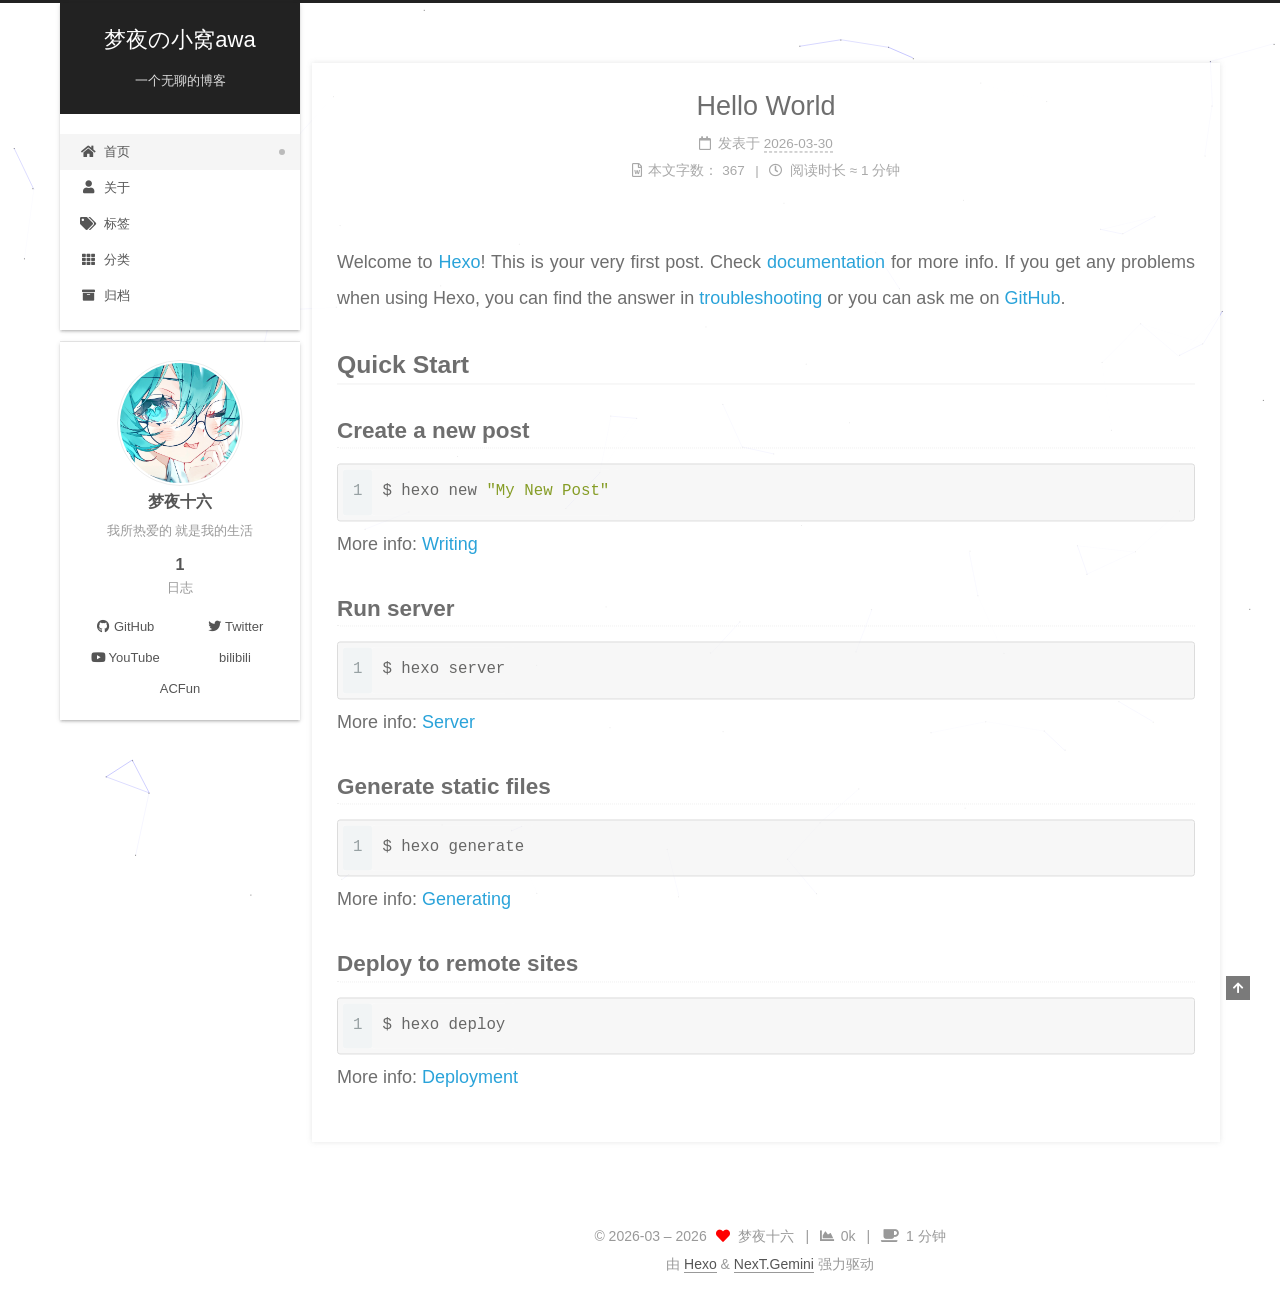
==== commit df7aa1c1: "Site updated: 2026-03-30 20:12:19" ====
--- a/index.html
+++ b/index.html
@@ -321,7 +321,7 @@
 </div>
   <div class="links-of-author motion-element">
       <span class="links-of-author-item">
-        <a href="https://github.com/sixtdreanight" title="GitHub → https:&#x2F;&#x2F;github.com&#x2F;sixtdreanight" rel="noopener" target="_blank"><i class="fa fa-github fa-fw"></i>GitHub</a>
+        <a href="https://github.com/sixtdreanight" title="GitHub → https:&#x2F;&#x2F;github.com&#x2F;sixtdreanight" rel="noopener" target="_blank"><i class="fab fa-github fa-fw"></i>GitHub</a>
       </span>
       <span class="links-of-author-item">
         <a href="https://twitter.com/sixtdreanight" title="Twitter → https:&#x2F;&#x2F;twitter.com&#x2F;sixtdreanight" rel="noopener" target="_blank"><i class="fab fa-twitter fa-fw"></i>Twitter</a>
--- a/css/main.css
+++ b/css/main.css
@@ -1169,7 +1169,7 @@
 }
 .links-of-author a::before,
 .links-of-author span.exturl::before {
-  background: #f5f;
+  background: #98fbf1;
   border-radius: 50%;
   content: ' ';
   display: inline-block;
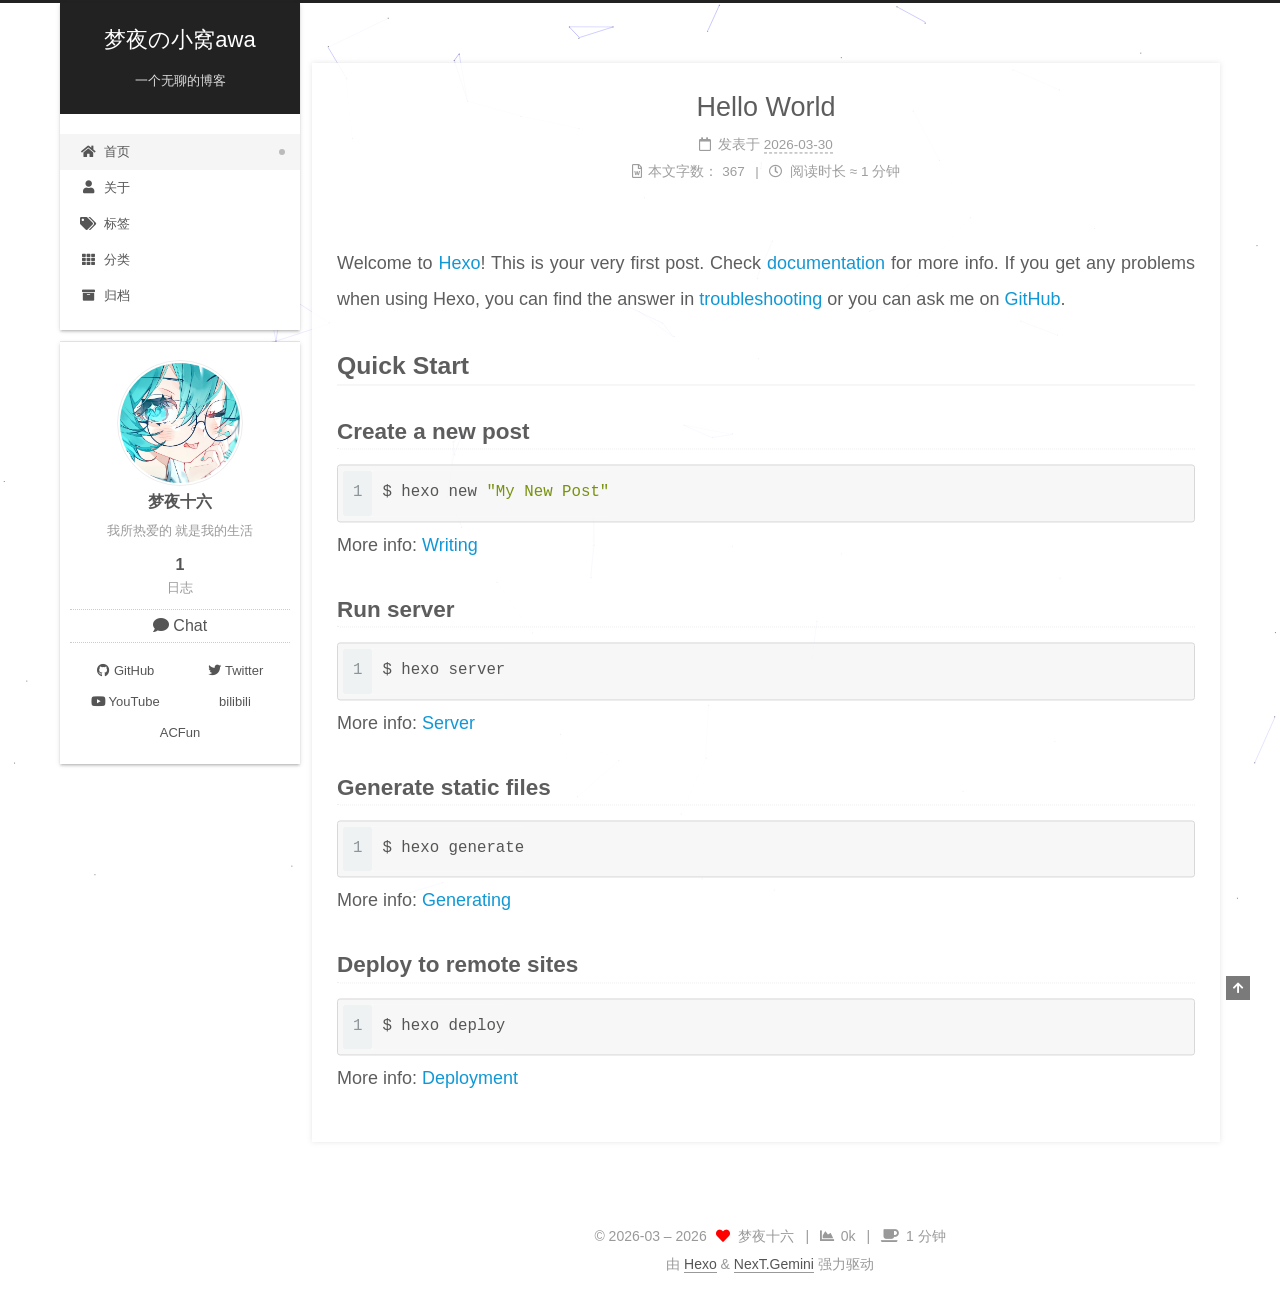
==== commit 75a7654e: "Site updated: 2026-03-30 20:17:02" ====
--- a/index.html
+++ b/index.html
@@ -319,6 +319,10 @@
       </div>
   </nav>
 </div>
+  <div class="sidebar-button motion-element"><i class="fa fa-comment"></i>
+    Chat
+  </a>
+  </div>
   <div class="links-of-author motion-element">
       <span class="links-of-author-item">
         <a href="https://github.com/sixtdreanight" title="GitHub → https:&#x2F;&#x2F;github.com&#x2F;sixtdreanight" rel="noopener" target="_blank"><i class="fab fa-github fa-fw"></i>GitHub</a>
--- a/css/main.css
+++ b/css/main.css
@@ -1169,7 +1169,7 @@
 }
 .links-of-author a::before,
 .links-of-author span.exturl::before {
-  background: #98fbf1;
+  background: #5be38f;
   border-radius: 50%;
   content: ' ';
   display: inline-block;
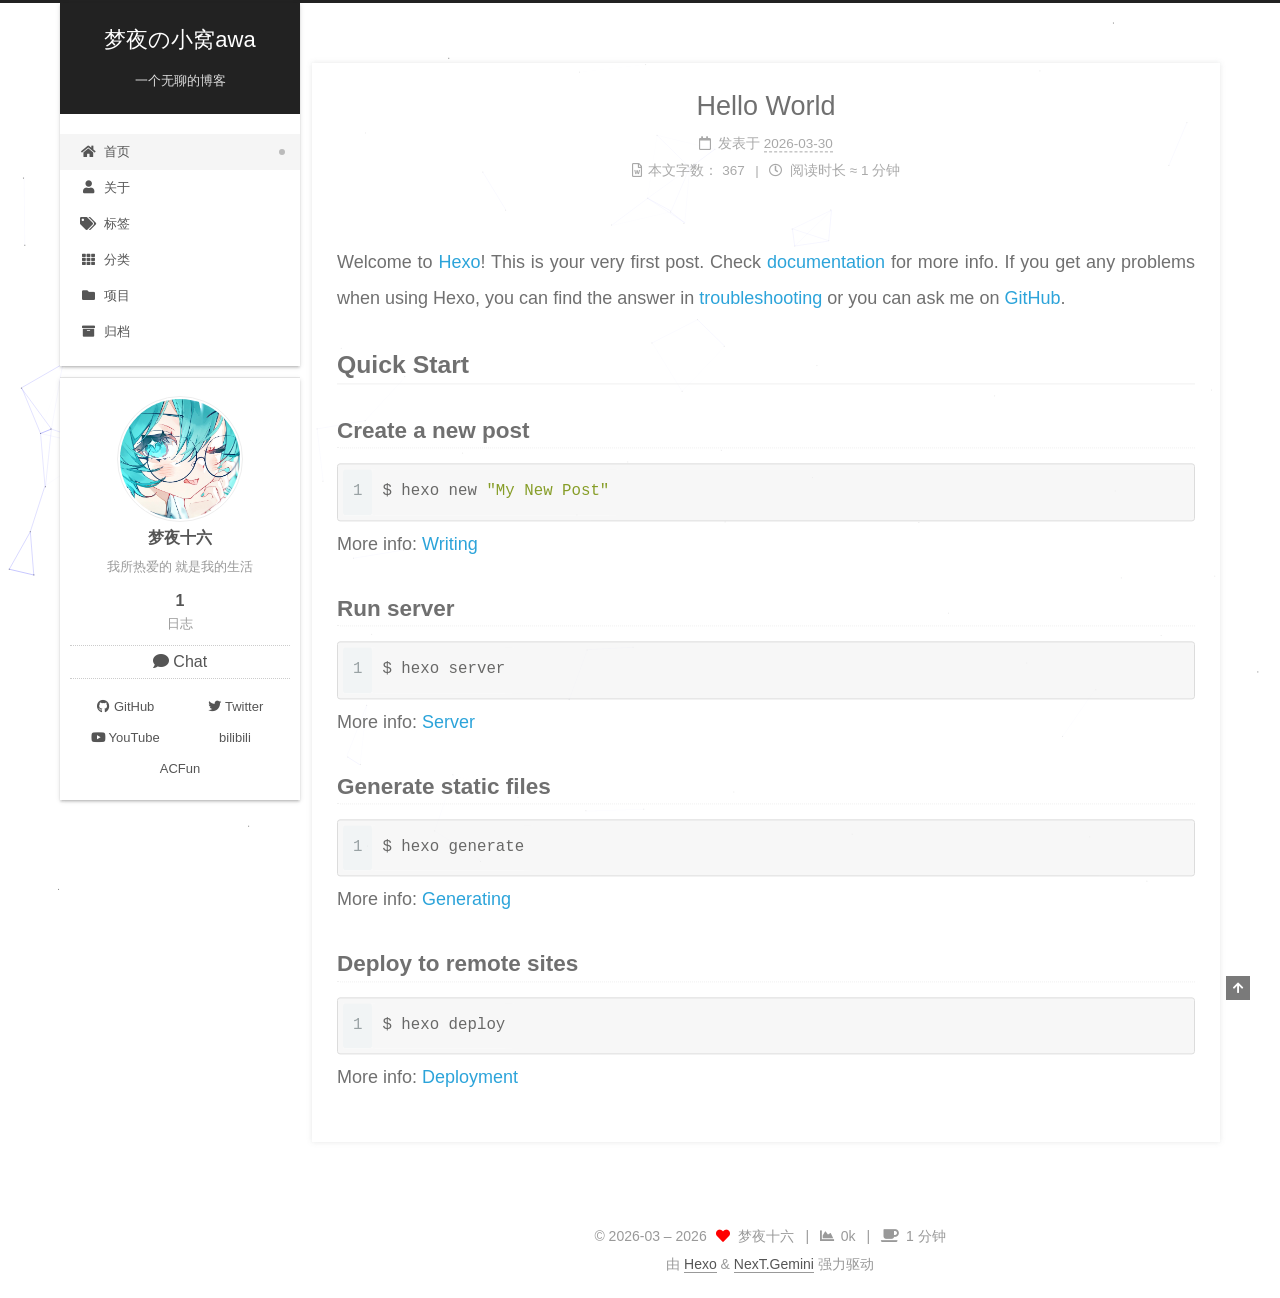
==== commit 20a8765e: "chore: rename to dreamnight16 + production-readiness fixes Update sixtdreanight references to dreamn" ====
--- a/index.html
+++ b/index.html
@@ -131,6 +131,11 @@
         <li class="menu-item menu-item-categories">
 
     <a href="/categories/" rel="section"><i class="fa fa-th fa-fw"></i>分类</a>
+
+  </li>
+        <li class="menu-item menu-item-projects">
+
+    <a href="/projects/" rel="section"><i class="fa fa-folder fa-fw"></i>项目</a>
 
   </li>
         <li class="menu-item menu-item-archives">
@@ -325,7 +330,7 @@
   </div>
   <div class="links-of-author motion-element">
       <span class="links-of-author-item">
-        <a href="https://github.com/sixtdreanight" title="GitHub → https:&#x2F;&#x2F;github.com&#x2F;sixtdreanight" rel="noopener" target="_blank"><i class="fab fa-github fa-fw"></i>GitHub</a>
+        <a href="https://github.com/dreamnight16" title="GitHub → https:&#x2F;&#x2F;github.com&#x2F;dreamnight16" rel="noopener" target="_blank"><i class="fab fa-github fa-fw"></i>GitHub</a>
       </span>
       <span class="links-of-author-item">
         <a href="https://twitter.com/sixtdreanight" title="Twitter → https:&#x2F;&#x2F;twitter.com&#x2F;sixtdreanight" rel="noopener" target="_blank"><i class="fab fa-twitter fa-fw"></i>Twitter</a>
--- a/css/main.css
+++ b/css/main.css
@@ -1169,7 +1169,7 @@
 }
 .links-of-author a::before,
 .links-of-author span.exturl::before {
-  background: #5be38f;
+  background: #13229d;
   border-radius: 50%;
   content: ' ';
   display: inline-block;
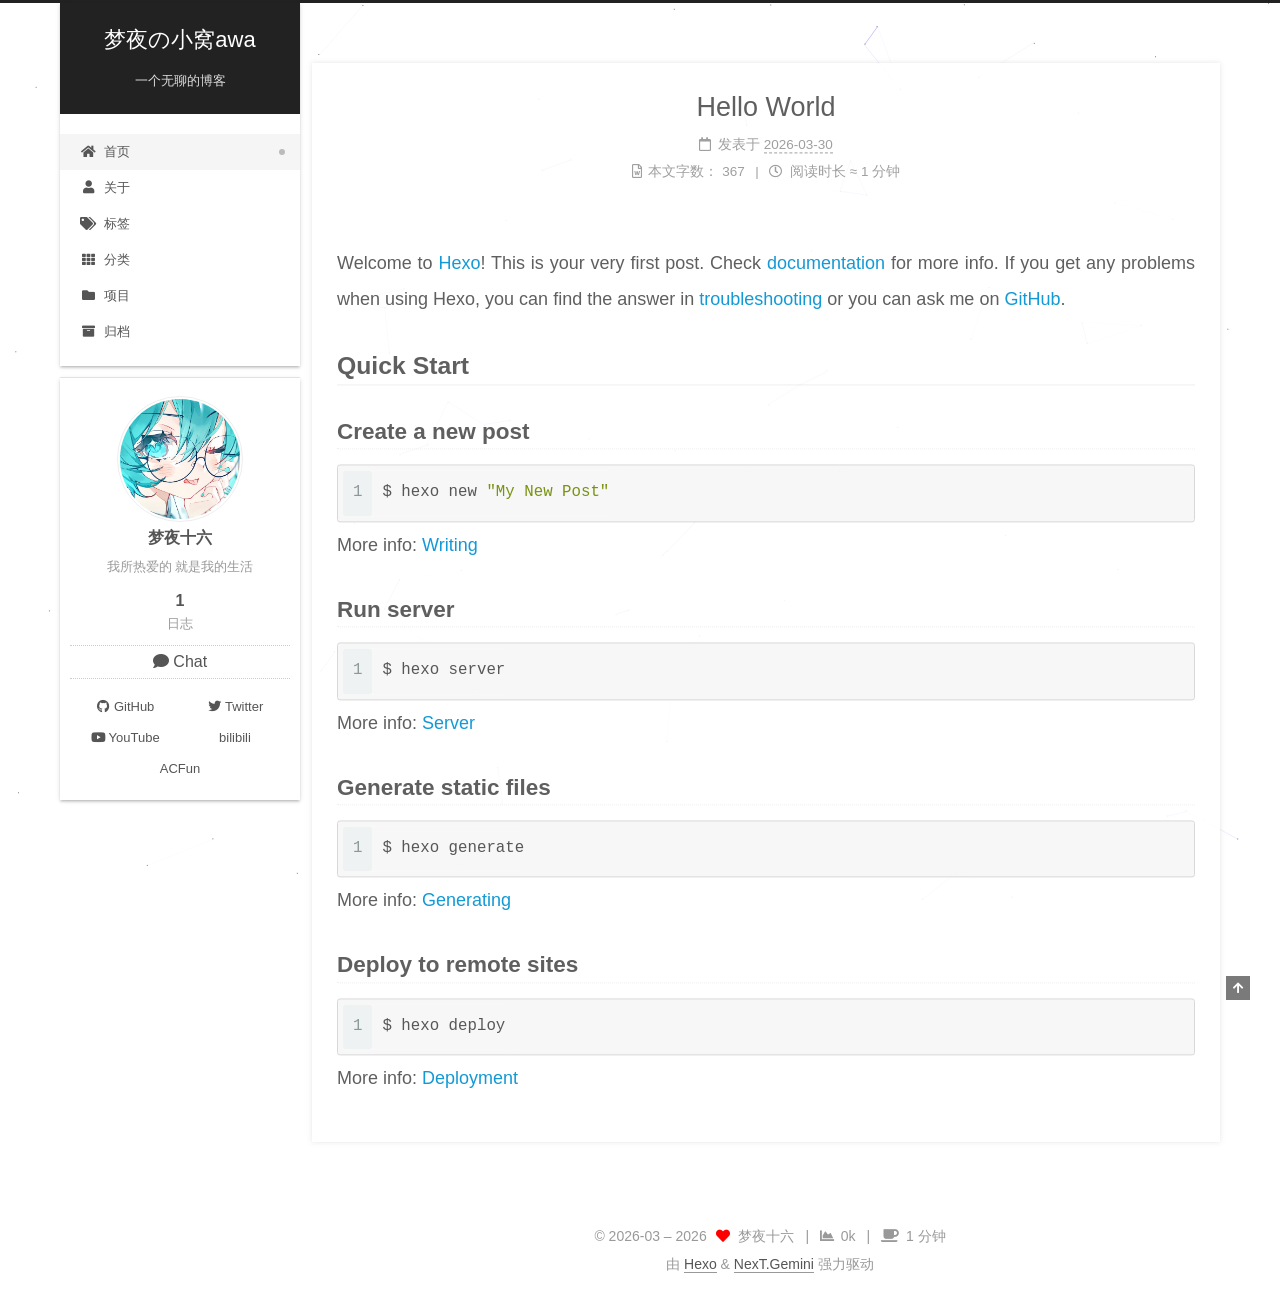
==== commit ec74443f: "fix: escape search result HTML and remove missing pace assets - Escape title/content/url interpolate" ====
--- a/index.html
+++ b/index.html
@@ -14,8 +14,6 @@
 
 
 <link rel="stylesheet" href="/lib/font-awesome/css/all.min.css">
-  <link rel="stylesheet" href="/lib/pace/pace-theme-mac-osx.min.css">
-  <script src="/lib/pace/pace.min.js"></script>
 
 <script id="hexo-configurations">
     var NexT = window.NexT || {};
